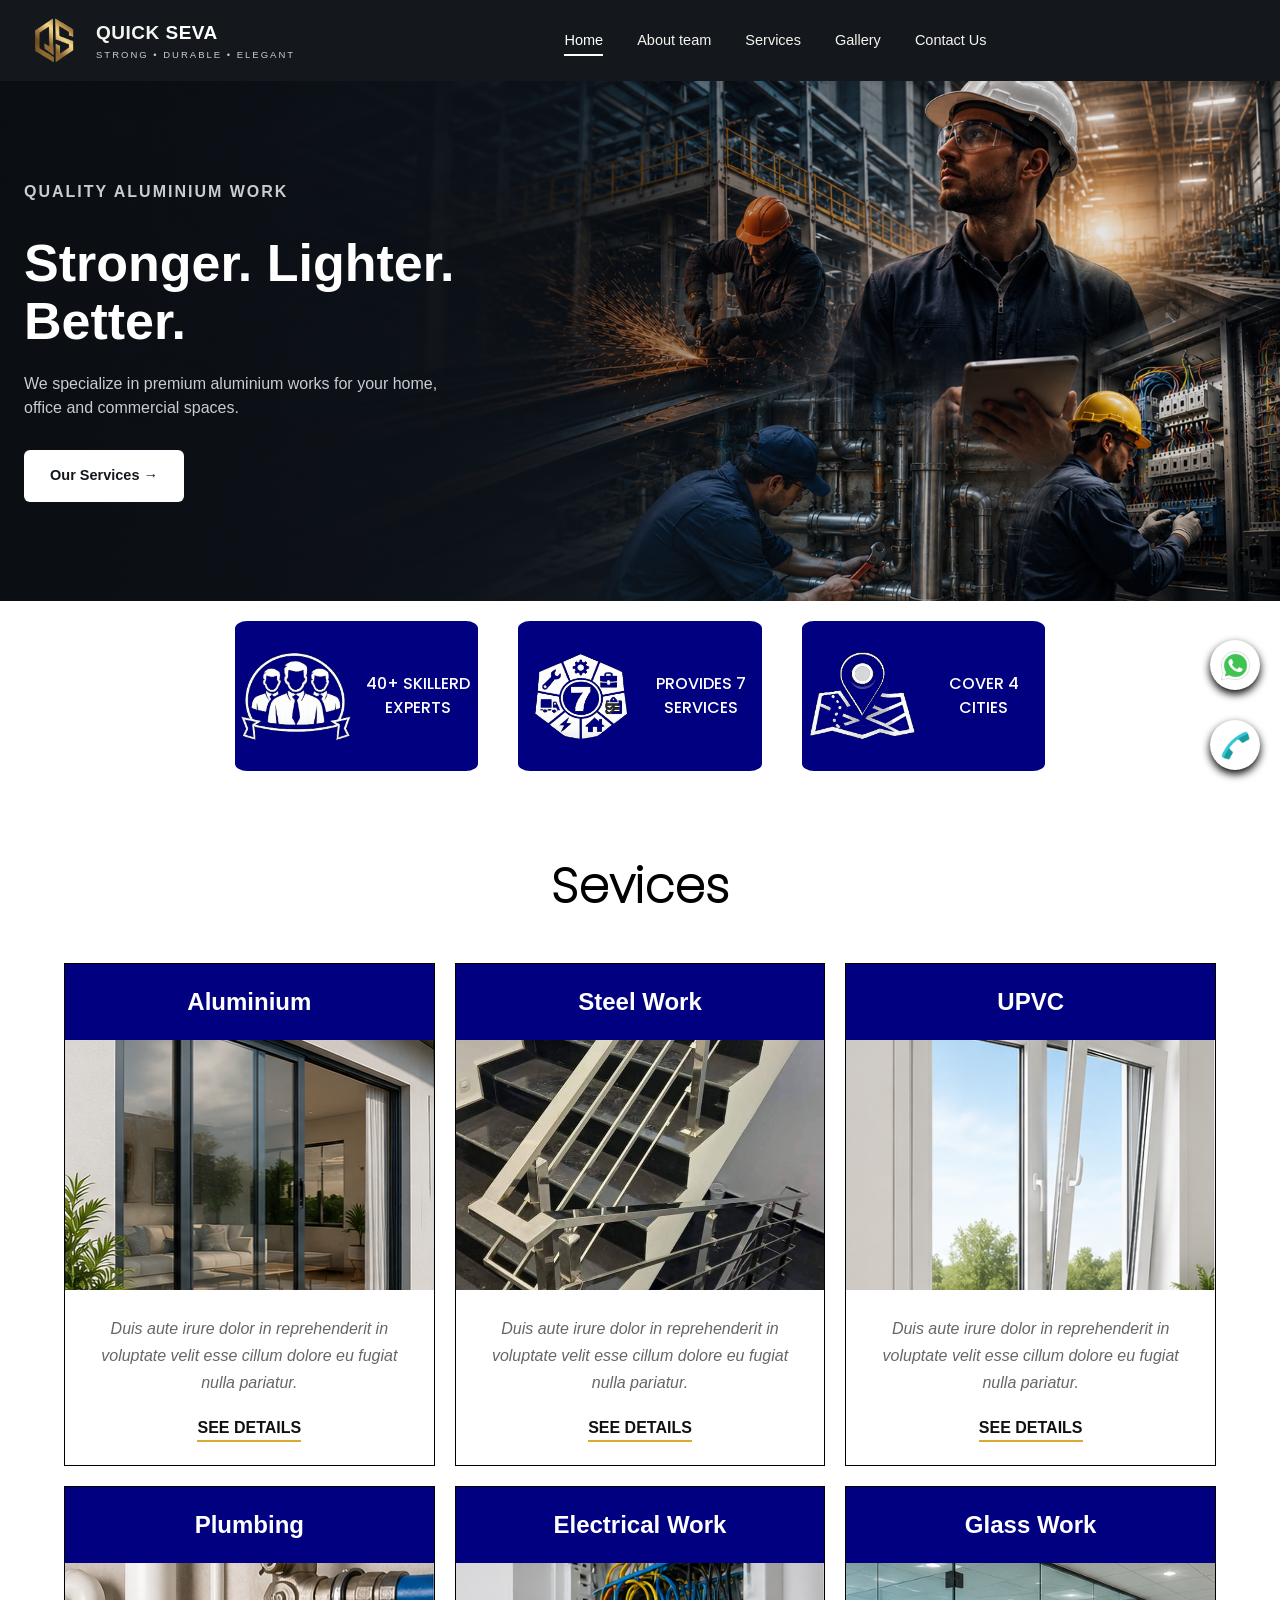
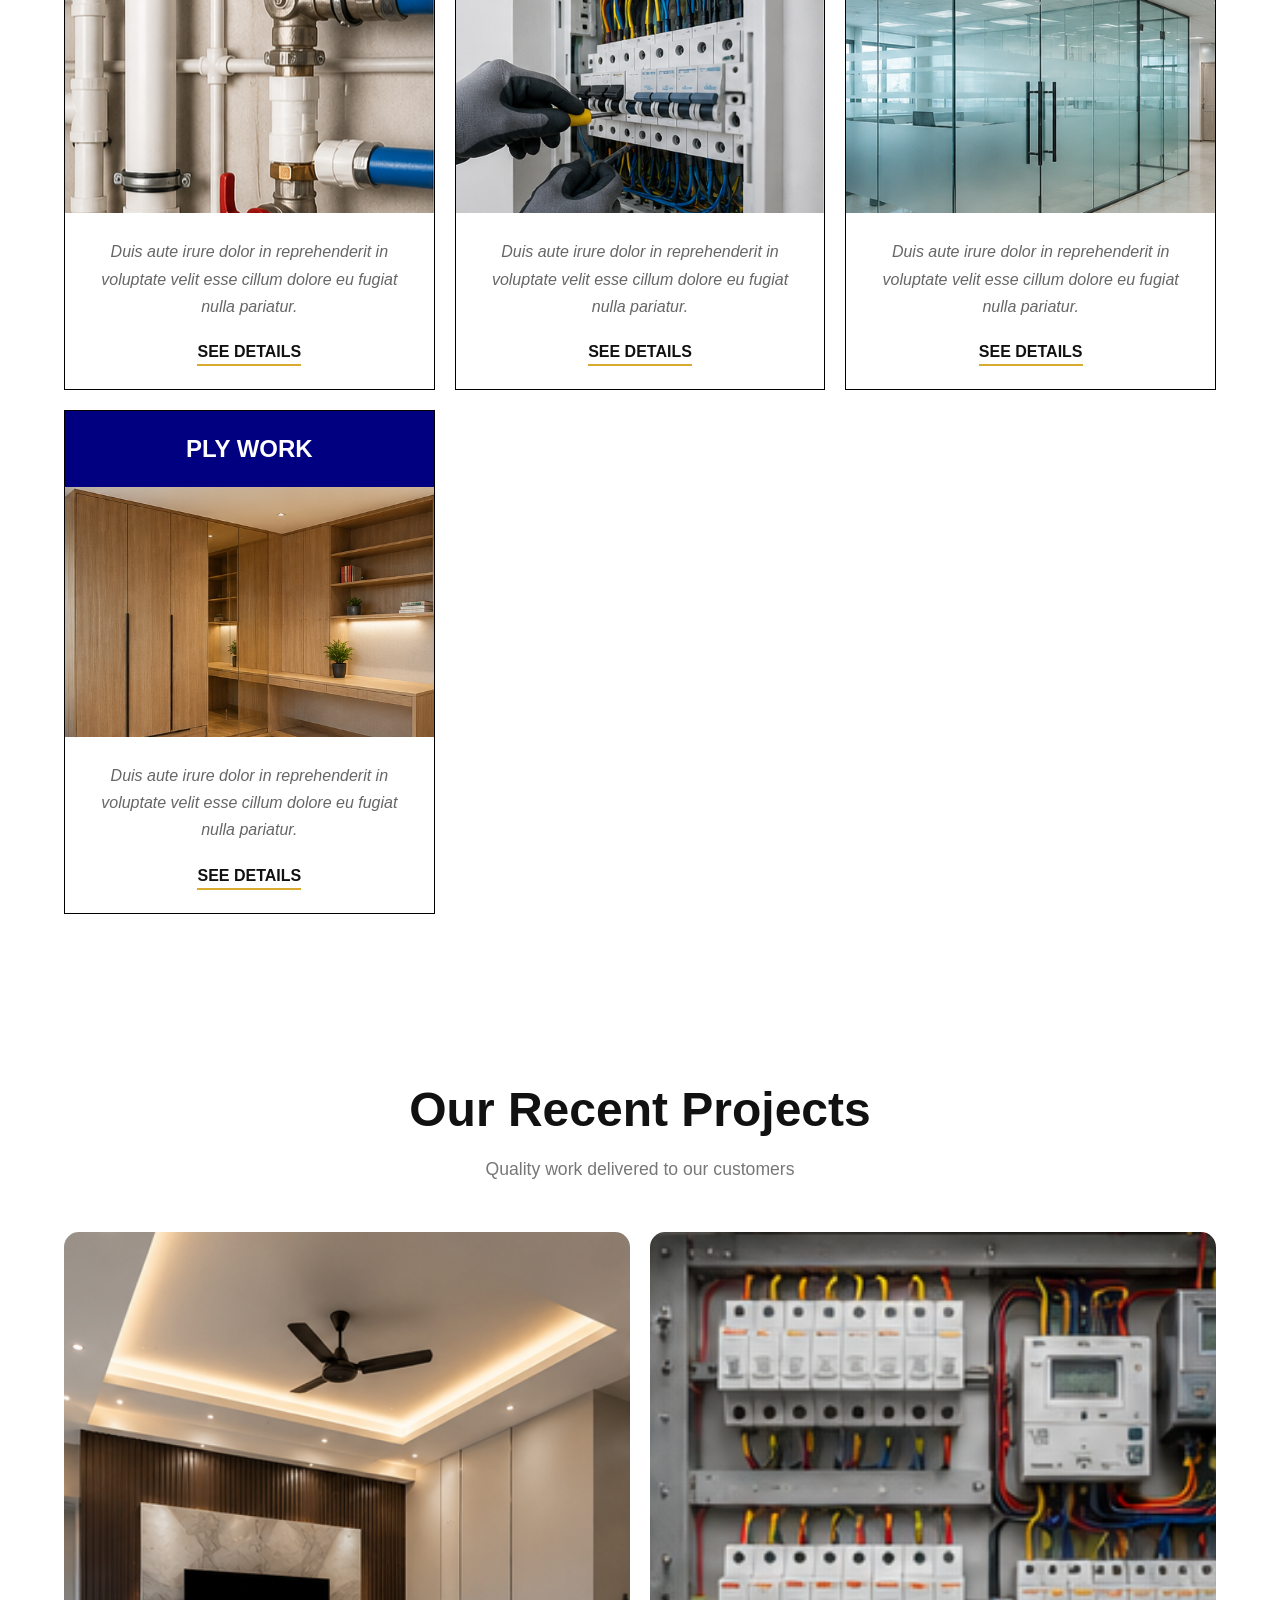
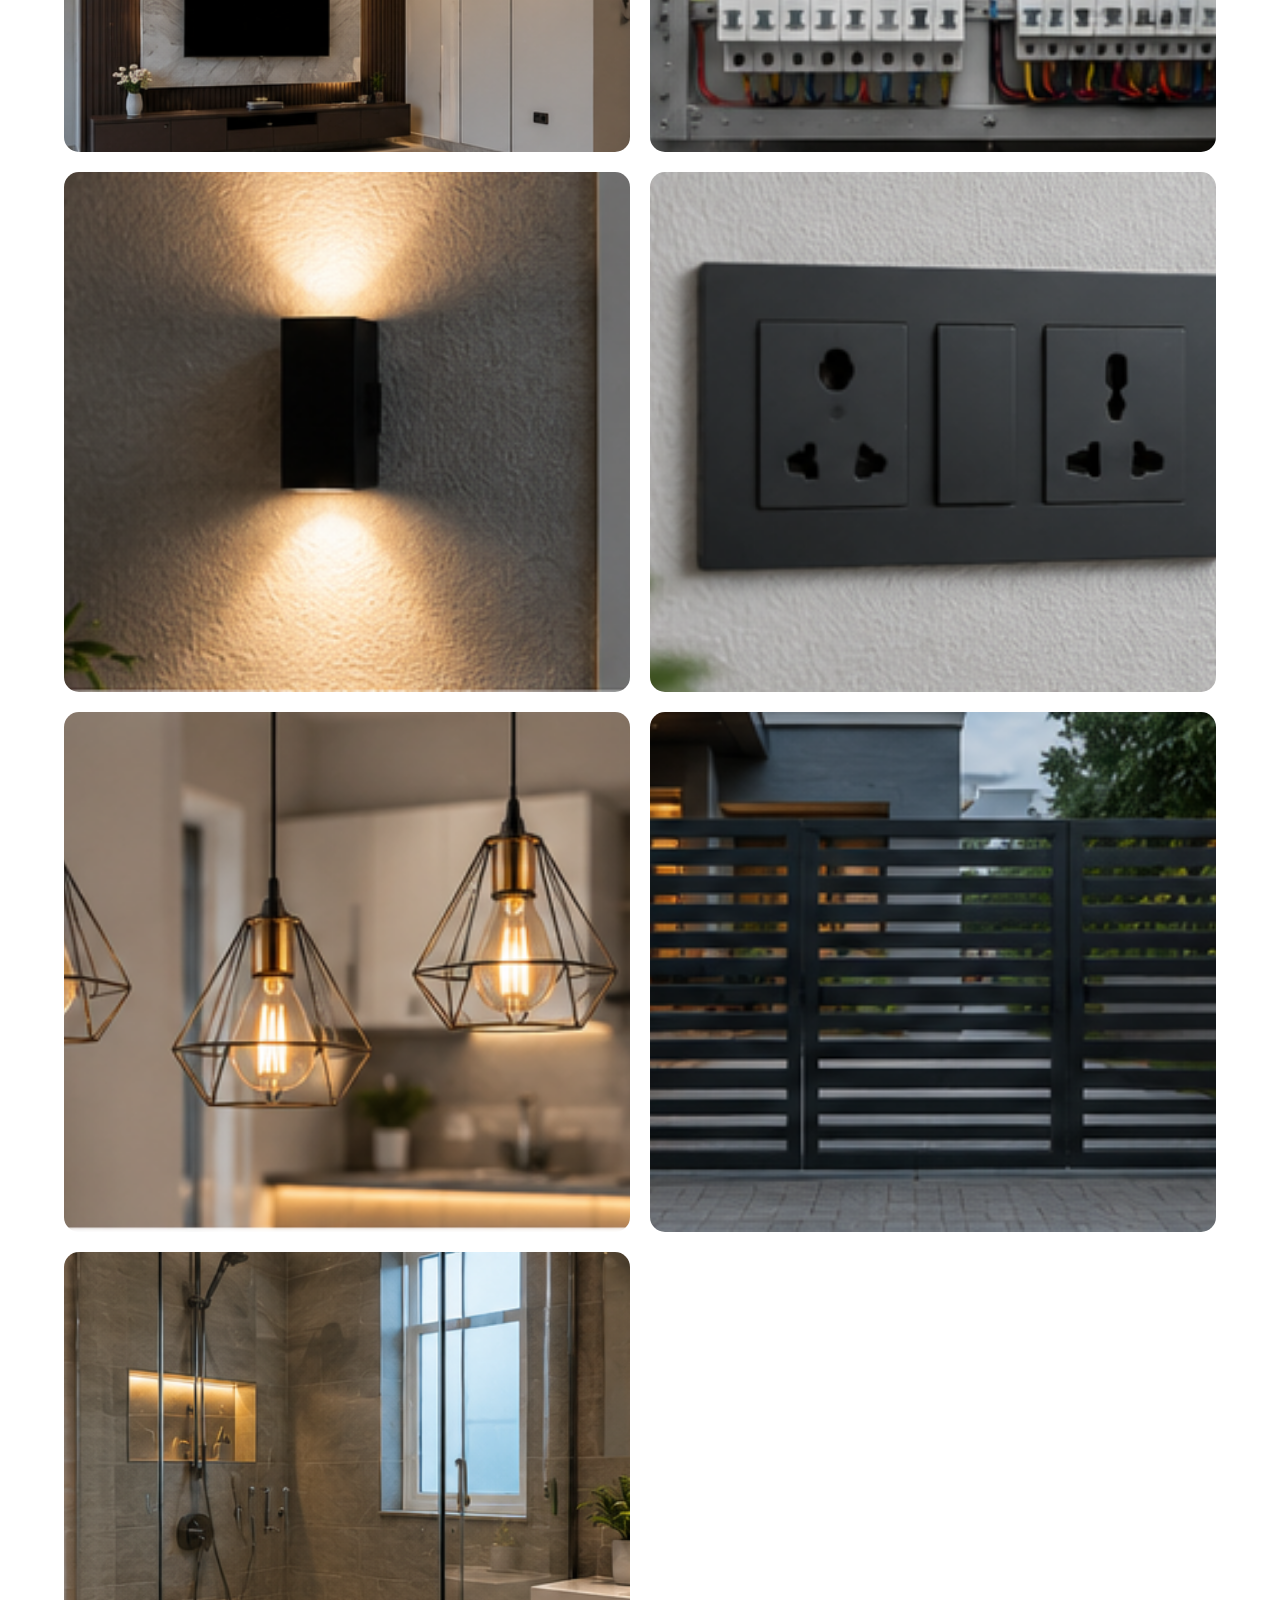
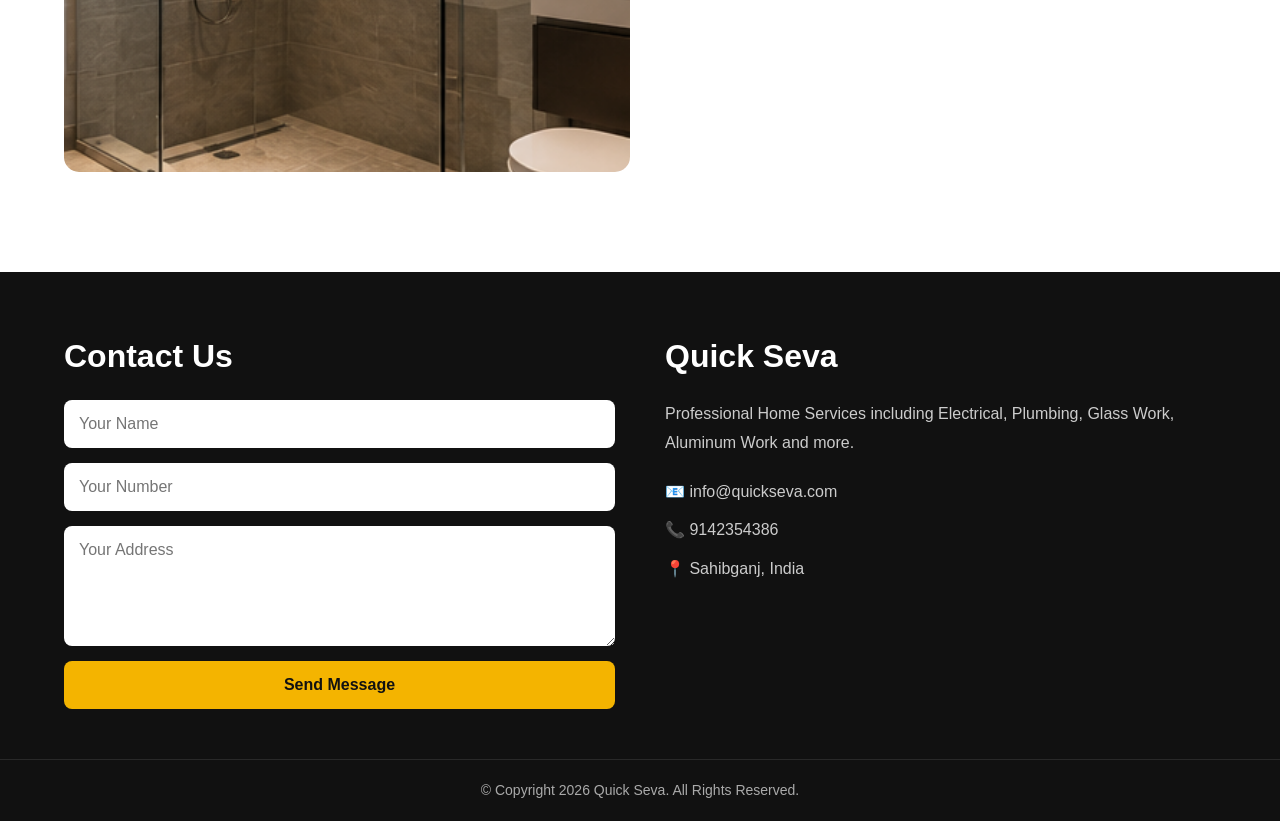
==== index.html @ c9da963d "Merge pull request #14 from aaishanahmad/main update 1" ====
<!doctype html>
<html lang="en">
  <head>
    <meta charset="UTF-8" />
    <meta name="viewport" content="width=device-width, initial-scale=1.0" />
    <title>Quick Seva</title>
    <link rel="stylesheet" href="./css/index.css" />
    <link rel="stylesheet" href="./css/sticky.css" />
    <link rel="stylesheet" href="./css/main.css" />
    <link rel="stylesheet" href="./css/about.css" />
    <link rel="stylesheet" href="./css/service.css" />
    <link rel="stylesheet" href="./css/gallery.css" />
    <link rel="stylesheet" href="./css/footer.css" />
    <style>
      :root {
        --dark: #14181d;
        --dark-2: #1c2128;
        --gold: white;
        --gold-light: white;
        --text-light: #f5f5f0;
        --text-muted: #c9ccd1;
        --text-body: #5b5f66;
        --text-heading: #1a1d21;
        --bg-light: #ffffff;
        --border: #e9e8e4;
      }

      * {
        margin: 0;
        padding: 0;
        box-sizing: border-box;
      }

      body {
        font-family: "Segoe UI", Arial, Helvetica, sans-serif;
        color: var(--text-body);
        line-height: 1.5;
        background: var(--bg-light);
      }

      img {
        max-width: 100%;
        display: block;
      }
      a {
        text-decoration: none;
        color: inherit;
      }
      ul {
        list-style: none;
      }

      .container {
        max-width: 1300px;
        margin: 0 auto;
        padding: 0 24px;
      }

      /* ---------- HEADER ---------- */
      header {
        background: var(--dark);
        position: relative;
        z-index: 100;
      }

      .navbar {
        display: flex;
        align-items: center;
        justify-content: space-between;
        padding: 14px 24px;
        max-width: 1300px;
        margin: 0 auto;
      }

      .logo {
        display: flex;
        align-items: center;
        gap: 12px;
      }

      .logo-icon {
        width: 38px;
        height: 38px;
        flex-shrink: 0;
        stroke: var(--text-light);
      }

      .logo-text h1 {
        font-size: 19px;
        font-weight: 700;
        color: var(--text-light);
        letter-spacing: 0.5px;
      }

      .logo-text h1 span {
        color: var(--gold-light);
      }

      .logo-text p {
        font-size: 9.5px;
        letter-spacing: 2px;
        color: var(--text-muted);
        margin-top: 1px;
      }

      .nav-links {
        display: flex;
        align-items: center;
        gap: 34px;
      }

      .nav-links a {
        color: var(--text-light);
        font-size: 14.5px;
        font-weight: 500;
        padding-bottom: 6px;
        border-bottom: 2px solid transparent;
        transition:
          color 0.2s,
          border-color 0.2s;
        white-space: nowrap;
      }

      .nav-links a.active,
      .nav-links a:hover {
        color: var(--gold-light);
        border-bottom-color: var(--gold-light);
      }

      .call-btn {
        display: flex;
        align-items: center;
        gap: 10px;
        background: var(--gold);
        color: var(--dark);
        padding: 10px 18px;
        border-radius: 6px;
        font-size: 13px;
        flex-shrink: 0;
      }

      .call-btn svg {
        width: 20px;
        height: 20px;
        flex-shrink: 0;
      }
      .call-btn .call-text {
        line-height: 1.3;
      }
      .call-btn .call-label {
        font-weight: 600;
        font-size: 13px;
      }
      .call-btn .call-number {
        font-weight: 700;
        font-size: 13px;
      }

      .menu-toggle {
        display: none;
        flex-direction: column;
        justify-content: center;
        gap: 5px;
        background: none;
        border: none;
        cursor: pointer;
        padding: 6px;
      }
      .menu-toggle span {
        width: 24px;
        height: 2px;
        background: var(--text-light);
        display: block;
        transition: 0.3s;
      }

      /* ---------- HERO ---------- */
      .hero {
        position: relative;
        min-height: 520px;
        background:
          linear-gradient(
            90deg,
            rgba(10, 12, 16, 0.88) 0%,
            rgba(10, 12, 16, 0.55) 42%,
            rgba(10, 12, 16, 0.15) 65%,
            rgba(10, 12, 16, 0.05) 100%
          ),
          url("./assets/bg1.png") center/cover no-repeat;
        display: flex;
        align-items: center;
        background-position: center;
        background-size: cover;
      }

      .hero-inner {
        max-width: 1300px;
        margin: 0 auto;
        width: 100%;
        padding: 60px 24px;
      }

      .hero-content {
        max-width: 560px;
      }

      .eyebrow {
        color: var(--gold-light);
        font-size: 13px;
        font-weight: 700;
        letter-spacing: 2px;
        margin-bottom: 16px;
      }

      .hero-content h2 {
        font-size: 52px;
        line-height: 1.12;
        color: #fff;
        font-weight: 800;
        margin-bottom: 22px;
      }

      .hero-content p {
        color: var(--text-muted);
        font-size: 16px;
        max-width: 440px;
        margin-bottom: 30px;
      }

      .btn-primary {
        display: inline-flex;
        align-items: center;
        gap: 10px;
        background: var(--gold);
        color: var(--dark);
        font-weight: 700;
        font-size: 14.5px;
        padding: 15px 26px;
        border-radius: 6px;
        border: none;
        cursor: pointer;
        transition: background 0.2s;
      }
      .btn-primary:hover {
        background: var(--gold-light);
      }

      /* ---------- SERVICES ---------- */
      .services {
        padding: 90px 0 80px;
        text-align: center;
      }

      .section-eyebrow {
        color: var(--gold);
        font-weight: 700;
        font-size: 13px;
        letter-spacing: 2px;
        margin-bottom: 14px;
      }

      .services h2 {
        font-size: 36px;
        color: var(--text-heading);
        font-weight: 800;
        margin-bottom: 16px;
      }

      .services > .container > p {
        max-width: 480px;
        margin: 0 auto 6px;
        color: var(--text-body);
        font-size: 15.5px;
      }

      .divider {
        width: 56px;
        height: 3px;
        background: var(--gold);
        margin: 22px auto 50px;
        border-radius: 2px;
      }

      .services-grid {
        display: grid;
        grid-template-columns: repeat(6, 1fr);
        gap: 22px;
      }

      .service-card {
        background: #fff;
        border: 1px solid var(--border);
        border-radius: 10px;
        overflow: hidden;
        text-align: left;
        transition:
          transform 0.25s,
          box-shadow 0.25s;
      }

      .service-card:hover {
        transform: translateY(-6px);
        box-shadow: 0 16px 30px rgba(0, 0, 0, 0.09);
      }

      .service-card .img-wrap {
        height: 180px;
        overflow: hidden;
      }

      .service-card .img-wrap img {
        width: 100%;
        height: 100%;
        object-fit: cover;
        transition: transform 0.4s;
      }

      .service-card:hover .img-wrap img {
        transform: scale(1.06);
      }

      .service-body {
        padding: 20px 20px 26px;
      }

      .service-icon {
        width: 38px;
        height: 38px;
        border: 1.5px solid var(--gold);
        border-radius: 6px;
        display: flex;
        align-items: center;
        justify-content: center;
        margin-bottom: 14px;
      }

      .service-icon svg {
        width: 18px;
        height: 18px;
        stroke: var(--gold);
      }

      .service-body h3 {
        font-size: 16.5px;
        color: var(--text-heading);
        font-weight: 700;
        margin-bottom: 8px;
      }

      .service-body p {
        font-size: 13.5px;
        color: var(--text-body);
        line-height: 1.55;
      }

      /* ---------- FEATURES BAR ---------- */
      .features {
        background: var(--dark);
        padding: 46px 0;
      }

      .features-grid {
        display: grid;
        grid-template-columns: repeat(4, 1fr);
        gap: 36px;
      }

      .feature {
        display: flex;
        align-items: flex-start;
        gap: 16px;
      }

      .feature-icon {
        width: 44px;
        height: 44px;
        border: 1.5px solid var(--gold);
        border-radius: 50%;
        display: flex;
        align-items: center;
        justify-content: center;
        flex-shrink: 0;
      }

      .feature-icon svg {
        width: 20px;
        height: 20px;
        stroke: var(--gold);
      }

      .feature h4 {
        color: #fff;
        font-size: 13.5px;
        font-weight: 700;
        letter-spacing: 0.5px;
        margin-bottom: 6px;
      }

      .feature p {
        color: var(--text-muted);
        font-size: 12.5px;
        line-height: 1.5;
      }

      /* ---------- RESPONSIVE ---------- */
      @media (max-width: 1080px) {
        .services-grid {
          grid-template-columns: repeat(3, 1fr);
        }
        .features-grid {
          grid-template-columns: repeat(2, 1fr);
        }
        .hero-content h2 {
          font-size: 44px;
        }
      }

      @media (max-width: 860px) {
        .hero {
          background-image: url("./assets/bg.png");
        }
        .nav-links {
          position: absolute;
          top: 100%;
          left: 0;
          right: 0;
          background: var(--dark-2);
          flex-direction: column;
          align-items: flex-start;
          gap: 0;
          max-height: 0;
          overflow: hidden;
          transition: max-height 0.3s ease;
        }
        .nav-links.open {
          max-height: 400px;
        }
        .nav-links a {
          width: 100%;
          padding: 16px 24px;
          border-bottom: 1px solid rgba(255, 255, 255, 0.06);
        }
        .nav-links a.active,
        .nav-links a:hover {
          border-bottom: 1px solid rgba(255, 255, 255, 0.06);
        }
        .menu-toggle {
          display: flex;
        }
        .call-btn .call-text {
          display: none;
        }
        .call-btn {
          padding: 10px;
          border-radius: 50%;
        }
        .call-btn svg {
          width: 20px;
          height: 20px;
        }
      }

      @media (max-width: 640px) {
        .hero {
          min-height: auto;
        }
        .hero-inner {
          padding: 80px 20px 60px;
        }
        .hero-content h2 {
          font-size: 34px;
        }
        .hero-content p {
          font-size: 14.5px;
        }
        .eyebrow {
          font-size: 12px;
        }
        .services {
          padding: 60px 0 60px;
        }
        .services h2 {
          font-size: 28px;
        }
        .services-grid {
          grid-template-columns: 1fr 1fr;
          gap: 16px;
        }
        .service-card .img-wrap {
          height: 140px;
        }
        .service-body {
          padding: 16px;
        }
        .features-grid {
          grid-template-columns: 1fr;
          gap: 24px;
        }
        .container {
          padding: 0 18px;
        }
      }

      @media (max-width: 420px) {
        .services-grid {
          grid-template-columns: 1fr;
        }
        .logo-text h1 {
          font-size: 16px;
        }
        .logo-text p {
          font-size: 8px;
        }
      }
    </style>
  </head>
  <body>
    <a
      href="https://wa.me/919142354386?text=Hello%20QuickSeva!%20I%20need%20home%20repair%20service."
      class="sticky"
      id="whatsapp"
    >
      <img src="./assets/icons/whatsapp.png" alt="" />
    </a>
    <a href="tel:+919142354386" class="sticky" id="call">
      <img src="./assets/icons/call.png" alt="call" />
    </a>

    <!--main------------------------------------>
    <!--main------------------------------------>
    <header>
      <nav class="navbar">
        <div class="logo">
          <img style="width: 60px" src="./assets/logo.png" alt="" />
          <div class="logo-text">
            <h1>QUICK <span>SEVA</span></h1>
            <p>STRONG • DURABLE • ELEGANT</p>
          </div>
        </div>

        <ul class="nav-links" id="navLinks">
          <li><a href="#" class="active">Home</a></li>
          <li><a href="./worker_profile.html">About team</a></li>
          <li><a href="#service">Services</a></li>
          <li><a href="#gallery">Gallery</a></li>
          <li><a href="#footer">Contact Us</a></li>
        </ul>

        <div style="display: flex; align-items: center; gap: 14px">
          <button class="menu-toggle" id="menuToggle" aria-label="Toggle menu">
            <span></span><span></span><span></span>
          </button>
        </div>
      </nav>
    </header>

    <section class="hero">
      <div class="hero-inner">
        <div class="hero-content">
          <p class="eyebrow">QUALITY ALUMINIUM WORK</p>
          <h2>Stronger. Lighter.<br />Better.</h2>
          <p>
            We specialize in premium aluminium works for your home, office and
            commercial spaces.
          </p>
          <a href="#services" class="btn-primary">Our Services →</a>
        </div>
      </div>
    </section>

    <!--about------------------------------------>
    <!--about------------------------------------>
    <div id="about">
      <div id="about-container">
        <div class="about-container-box">
          <div class="about-container-box-img">
            <img src="./assets/about/mens.png" alt="" />
          </div>
          <div class="about-container-box-p"><p>40+ SKILLERD EXPERTS</p></div>
        </div>
        <div class="about-container-box">
          <div class="about-container-box-img">
            <img src="./assets/about/services.png" alt="" />
          </div>
          <div class="about-container-box-p"><p>PROVIDES 7 SERVICES</p></div>
        </div>
        <div class="about-container-box">
          <div class="about-container-box-img">
            <img src="./assets/about/location.png" alt="" />
          </div>
          <div class="about-container-box-p"><p>COVER 4 CITIES</p></div>
        </div>
      </div>
    </div>
    <!--service------------------------------------>
    <!--service------------------------------------>
    <section id="service" class="classes">
      <h1>Sevices</h1>

      <div class="class-container">
        <div class="card">
          <div class="card-header">
            <h3>Aluminium</h3>
          </div>
          <img src="./assets/service/1.png" alt="" />
          <div class="card-content">
            <p>
              Duis aute irure dolor in reprehenderit in voluptate velit esse
              cillum dolore eu fugiat nulla pariatur.
            </p>
            <a href="./service/service1.html">SEE DETAILS</a>
          </div>
        </div>

        <div class="card">
          <div class="card-header">
            <h3>Steel Work</h3>
          </div>
          <img src="./assets/service/2.png" alt="" />
          <div class="card-content">
            <p>
              Duis aute irure dolor in reprehenderit in voluptate velit esse
              cillum dolore eu fugiat nulla pariatur.
            </p>
            <a href="#">SEE DETAILS</a>
          </div>
        </div>

        <div class="card">
          <div class="card-header">
            <h3>UPVC</h3>
          </div>
          <img src="./assets/service/3.png" alt="" />
          <div class="card-content">
            <p>
              Duis aute irure dolor in reprehenderit in voluptate velit esse
              cillum dolore eu fugiat nulla pariatur.
            </p>
            <a href="#">SEE DETAILS</a>
          </div>
        </div>

        <div class="card">
          <div class="card-header">
            <h3>Plumbing</h3>
          </div>
          <img src="./assets/service/4.png" alt="" />
          <div class="card-content">
            <p>
              Duis aute irure dolor in reprehenderit in voluptate velit esse
              cillum dolore eu fugiat nulla pariatur.
            </p>
            <a href="#">SEE DETAILS</a>
          </div>
        </div>

        <div class="card">
          <div class="card-header">
            <h3>Electrical Work</h3>
          </div>
          <img src="./assets/service/5.png" alt="" />
          <div class="card-content">
            <p>
              Duis aute irure dolor in reprehenderit in voluptate velit esse
              cillum dolore eu fugiat nulla pariatur.
            </p>
            <a href="#">SEE DETAILS</a>
          </div>
        </div>

        <div class="card">
          <div class="card-header">
            <h3>Glass Work</h3>
          </div>
          <img src="./assets/service/6.png" alt="" />
          <div class="card-content">
            <p>
              Duis aute irure dolor in reprehenderit in voluptate velit esse
              cillum dolore eu fugiat nulla pariatur.
            </p>
            <a href="#">SEE DETAILS</a>
          </div>
        </div>

        <div class="card">
          <div class="card-header">
            <h3>PLY WORK</h3>
          </div>
          <img src="./assets/service/7ply.png" alt="" />
          <div class="card-content">
            <p>
              Duis aute irure dolor in reprehenderit in voluptate velit esse
              cillum dolore eu fugiat nulla pariatur.
            </p>
            <a href="#">SEE DETAILS</a>
          </div>
        </div>
      </div>
    </section>
    <!--gallery------------------------------------>
    <!--gallery------------------------------------>
    <section class="gallery" id="gallery">
      <div class="section-title">
        <h2>Our Recent Projects</h2>
        <p>Quality work delivered to our customers</p>
      </div>

      <div class="gallery-grid">
        <div class="gallery-item large">
          <img src="./assets/gallery/1.png" alt="" />
        </div>

        <div class="gallery-item large">
          <img src="./assets/gallery/2.png" alt="" />
        </div>

        <div class="gallery-item large">
          <img src="./assets/gallery/3.png" alt="" />
        </div>

        <div class="gallery-item large">
          <img src="./assets/gallery/4.png" alt="" />
        </div>

        <div class="gallery-item large">
          <img src="./assets/gallery/5.png" alt="" />
        </div>

        <div class="gallery-item large">
          <img src="./assets/gallery/6.png" alt="" />
        </div>

        <div class="gallery-item large">
          <img src="./assets/gallery/7.png" alt="" />
        </div>
      </div>
    </section>
    <!--footer------------------------------------>
    <!--footer------------------------------------>
    <footer class="footer" id="footer">
      <div class="footer-container">
        <!-- Contact Form -->
        <div class="footer-form">
          <h2>Contact Us</h2>

          <form id="contactForm">
            <input id="name" type="text" placeholder="Your Name" required />

            <input
              id="number"
              type="number"
              placeholder="Your Number"
              required
            />

            <textarea
              id="address"
              placeholder="Your Address"
              rows="5"
              required
            ></textarea>

            <button type="submit">Send Message</button>
          </form>
        </div>

        <!-- Company Info -->
        <div class="footer-info">
          <h2>Quick Seva</h2>

          <p>
            Professional Home Services including Electrical, Plumbing, Glass
            Work, Aluminum Work and more.
          </p>

          <div class="contact-details">
            <p>📧 info@quickseva.com</p>
            <p>📞 9142354386</p>
            <p>📍 Sahibganj, India</p>
          </div>
        </div>
      </div>

      <!-- Copyright -->
      <div class="copyright">
        © Copyright 2026 Quick Seva. All Rights Reserved.
      </div>
    </footer>
  </body>
  <!-- script--------------------- -->
  <!-- script--------------------- -->
  <script>
    document
      .getElementById("contactForm")
      .addEventListener("submit", function (e) {
        e.preventDefault();

        let name = document.getElementById("name").value;
        let email = document.getElementById("number").value;
        let message = document.getElementById("address").value;

        let text = `*New Contact Form Submission*

👤 Name: ${name}
📧 Number: ${email}

📝 Address :
${message}`;

        let whatsappURL = `https://wa.me/9142354386?text=${encodeURIComponent(text)}`;

        window.open(whatsappURL, "_blank");
      });
  </script>
</html>
---- css/index.css ----
* {
  padding: 0px;
  margin: 0px;
}

:root {
  --main-color1: rgb(0, 0, 0); /*rgb(255,215,0)*/
}

@font-face {
  font-family: "poppinsm";
  src: url("../assets/font/poppins/Poppins-Medium.ttf") format("truetype");
}
@font-face {
  font-family: "poppinsb";
  src: url("../assets/font/poppins/Poppins-Black.ttf") format("truetype");
}
@font-face {
  font-family: "poppinsl";
  src: url("../assets/font/poppins/Poppins-ExtraLight.ttf") format("truetype");
}

@font-face {
  font-family: "robotomono";
  src: url("../assets/font/robotomono/RobotoMono-VariableFont_wght.ttf")
    format("truetype");
  font-weight: 100 900;
  font-stretch: 75% 100%;
  font-style: normal;
}
---- css/sticky.css ----
.sticky {
  position: fixed;
  right: 20px;
  width: 50px;
  height: 50px;
  background: #ffffff;
  color: white;
  font-size: 30px;
  text-decoration: none;
  border-radius: 50%;

  display: flex;
  justify-content: center;
  align-items: center;

  box-shadow: 0 4px 8px #000000;
  z-index: 9999;

  animation: pulse 2s infinite;
  user-select: none;
}

@keyframes pulse {
  0% {
    transform: scale(1);
  }
  50% {
    transform: scale(1.07);
  }
  100% {
    transform: scale(1);
  }
}

#whatsapp {
  bottom: 210px;
  user-select: none;
}
#call {
  bottom: 130px;
  user-select: none;
}

.sticky > img {
  width: 70%;
}
---- css/main.css ----
@import url("./index.css");

#main {
  height: 500px;
  background-image: url("../assets/bg.png");
  background-size: cover;
  background-position: center right;
  background-repeat: no-repeat;
}

#header {
  height: 90px;
  width: 100%;
  display: flex;
  align-items: center;
  justify-content: center;
}
#header-img {
  width: 30%;
  height: 90%;
  display: flex;
  justify-content: right;
  align-items: center;
}

#header-img > img {
  height: 75%;
  max-height: 100%;
  margin-left: 30px;
}

#header-nav {
  width: 70%;
  height: 100%;
  display: flex;
  flex-direction: row;
  align-items: center;
  justify-content: center;
  box-sizing: border-box;
}

.header-nav-li {
  list-style: none;
  font-family: "poppinsl";
  font-weight: 600;
  font-size: 0.87rem;
  margin-left: 45px;
  color: rgb(255, 255, 255);
  padding: 0 5px;
  height: 20px;
  display: flex;
  justify-content: center;
  align-items: center;
  transition: transform 0.2s;
  letter-spacing: 0.8px;
}

.header-nav-li > a {
  text-decoration: none;
  color: rgb(255, 255, 255);
  user-select: none;
}

.header-nav-li:hover {
  border-bottom: 1px solid rgb(255, 255, 255);
  transform: scale(1.07);
}

#intro {
  height: 410px;
  width: 100%;
  display: flex;
  justify-content: center;
  align-items: center;
}
#intro > h1 {
  margin-left: 20%;
  margin-right: 20%;
  font-family: Tahoma, Geneva, Verdana, sans-serif;
  color: aliceblue;
  font-size: 50px;
  text-shadow: 2px 2px 4px rgba(0, 0, 0, 0.3);
  line-height: 1.2;

  font-family: "Poppinsl", sans-serif;
  font-size: 3rem;
  font-weight: 800;
  color: #fff;
  line-height: 1.1;
  text-shadow:
    2px 2px 8px rgba(0, 0, 0, 0.9),
    0 0 20px rgba(0, 0, 0, 0.6);
}

/*========for < 800px===============*/
/*========for < 800px===============*/

@media screen and (max-width: 800px) {
  #header {
    height: 60px;
  }

  #header-img {
    justify-content: center;
    width: 10%;
  }

  #header-img > img {
    height: auto;
    width: 90%;
  }
  #header-nav {
    width: 90%;
  }

  .header-nav-li {
    font-size: 0.8rem;
    margin: 10px;
  }
  #intro {
    height: 440px;
  }
  #intro > h1 {
    margin: 0 10%;
    font-size: 35px;
  }
}
---- css/about.css ----
#about {
  width: 100%;
  height: fit-content;
  background-color: white;
}

#about-container {
  width: 100%;
  height: fit-content;
  display: flex;
  justify-content: center;
}

.about-container-box {
  border-radius: 5%;
  background-color: navy;
  margin: 20px;
  width: 19%;
  height: 150px;
  display: flex;
}
.about-container-box-img {
  width: 50%;
  height: 100%;
  display: flex;
  justify-content: center;
  align-items: center;
}

.about-container-box-img > img {
  height: 60%;
}
.about-container-box-p {
  width: 50%;
  height: 100%;
  display: flex;
  text-align: center;
  justify-content: center;
  align-items: center;
}

.about-container-box-p > p {
  margin: 5px;
  color: white;
  font-family: "poppinsm";
}

#about > p {
  margin-left: 20%;
  margin-right: 20%;
  margin-top: 30px;
  font-family: "poppinsl";
}

/* mobile support */
/* mobile support */
@media screen and (max-width: 800px) {
  #about-container {
  }
  .about-container-box {
    margin: 5px;
    margin-top: 10px;
    width: 28%;
    display: flex;
    justify-content: center;
    flex-direction: column;
  }

  .about-container-box-img {
    width: 100%;
    height: 50%;
  }

  .about-container-box-img > img {
    width: 60%;
    height: auto;
  }
  .about-container-box-p {
    width: 100%;
    height: 50%;
  }

  #about > p {
    margin-left: 10%;
    margin-right: 10%;
    margin-top: 30px;
    font-family: "poppinsl";
    font-size: medium;
  }
}
---- css/service.css ----
* {
  margin: 0;
  padding: 0;
  box-sizing: border-box;
  font-family: Arial, sans-serif;
}

body {
  background: #ffffff;
}

.classes {
  width: 90%;
  margin: auto;
  padding: 60px 0;
}

.classes h1 {
  text-align: center;
  color: rgb(0, 0, 0);
  font-size: 3rem;
  margin-bottom: 40px;
  font-family: "poppinsl";
}

.class-container {
  display: grid;
  grid-template-columns: repeat(3, 1fr);
  gap: 20px;
}

.card {
  background: white;
  overflow: hidden;
  border: rgb(0, 0, 0) 1px solid;
}

.card-header {
  background: navy;
  padding: 20px;
  text-align: center;
}

.card-header h3 {
  font-size: 1.5rem;
  color: #ffffff;
}

.card img {
  width: 100%;
  height: 250px;
  object-fit: cover;
  display: block;
}

.card-content {
  padding: 25px;
  text-align: center;
}

.card-content p {
  color: #666;
  line-height: 1.7;
  margin-bottom: 20px;
  font-style: italic;
}

.card-content a {
  text-decoration: none;
  color: #111;
  font-weight: bold;
  border-bottom: 2px solid #d8aa2d;
  padding-bottom: 4px;
}

.card:hover {
  transform: translateY(-8px);
  transition: 0.3s;
}

/* Tablet */
@media (max-width: 992px) {
  .class-container {
    grid-template-columns: repeat(2, 1fr);
  }
}

/* Mobile */
@media (max-width: 768px) {
  .class-container {
    grid-template-columns: 1fr;
  }

  .classes h1 {
    font-size: 2rem;
  }
}
---- css/gallery.css ----
.gallery {
  width: 90%;
  max-width: 1400px;
  margin: auto;
  padding: 100px 0;
}

.section-title {
  text-align: center;
  margin-bottom: 50px;
}

.section-title h2 {
  font-size: 3rem;
  margin-bottom: 10px;
  color: #111;
}

.section-title p {
  color: #777;
  font-size: 1.1rem;
}

.gallery-grid {
  display: grid;
  grid-template-columns: repeat(4, 1fr);
  grid-auto-rows: 250px;
  gap: 20px;
}

.gallery-item {
  overflow: hidden;
  border-radius: 15px;
  position: relative;
}

.gallery-item img {
  width: 100%;
  height: 100%;
  object-fit: cover;
  transition: 0.5s;
}

.gallery-item:hover img {
  transform: scale(1.08);
}

.gallery-item::before {
  content: "";
  position: absolute;
  inset: 0;
  background: rgba(0, 0, 0, 0.15);
  opacity: 0;
  transition: 0.3s;
}

.gallery-item:hover::before {
  opacity: 1;
}

.large {
  grid-column: span 2;
  grid-row: span 2;
}

.tall {
  grid-row: span 2;
}

.wide {
  grid-column: span 2;
}

/* Tablet */
@media (max-width: 992px) {
  .gallery-grid {
    grid-template-columns: repeat(2, 1fr);
  }

  .large,
  .wide {
    grid-column: span 2;
  }
}

/* Mobile */
@media (max-width: 768px) {
  .gallery-grid {
    grid-template-columns: 1fr;
    grid-auto-rows: 250px;
  }

  .large,
  .wide,
  .tall {
    grid-column: span 1;
    grid-row: span 1;
  }

  .section-title h2 {
    font-size: 2rem;
  }
}
---- css/footer.css ----
.footer {
  background: #111;
  color: white;
  padding-top: 60px;
}

.footer-container {
  width: 90%;
  max-width: 1200px;
  margin: auto;
  display: flex;
  justify-content: space-between;
  gap: 50px;
  padding-bottom: 50px;
}

.footer-form,
.footer-info {
  flex: 1;
}

.footer h2 {
  margin-bottom: 20px;
  font-size: 2rem;
}

.footer-form form {
  display: flex;
  flex-direction: column;
  gap: 15px;
}

.footer-form input,
.footer-form textarea {
  width: 100%;
  padding: 15px;
  border: none;
  border-radius: 8px;
  outline: none;
  font-size: 16px;
}

.footer-form button {
  padding: 15px;
  border: none;
  border-radius: 8px;
  background: #f4b400;
  color: #111;
  font-size: 16px;
  font-weight: bold;
  cursor: pointer;
  transition: 0.3s;
}

.footer-form button:hover {
  transform: translateY(-3px);
}

.footer-info p {
  color: #ccc;
  line-height: 1.8;
}

.contact-details {
  margin-top: 20px;
}

.contact-details p {
  margin-bottom: 10px;
}

.copyright {
  text-align: center;
  padding: 20px;
  border-top: 1px solid rgba(255, 255, 255, 0.1);
  color: #aaa;
  font-size: 14px;
}

/* Mobile */
@media (max-width: 768px) {
  .footer-container {
    flex-direction: column;
  }

  .footer h2 {
    font-size: 1.8rem;
  }
}
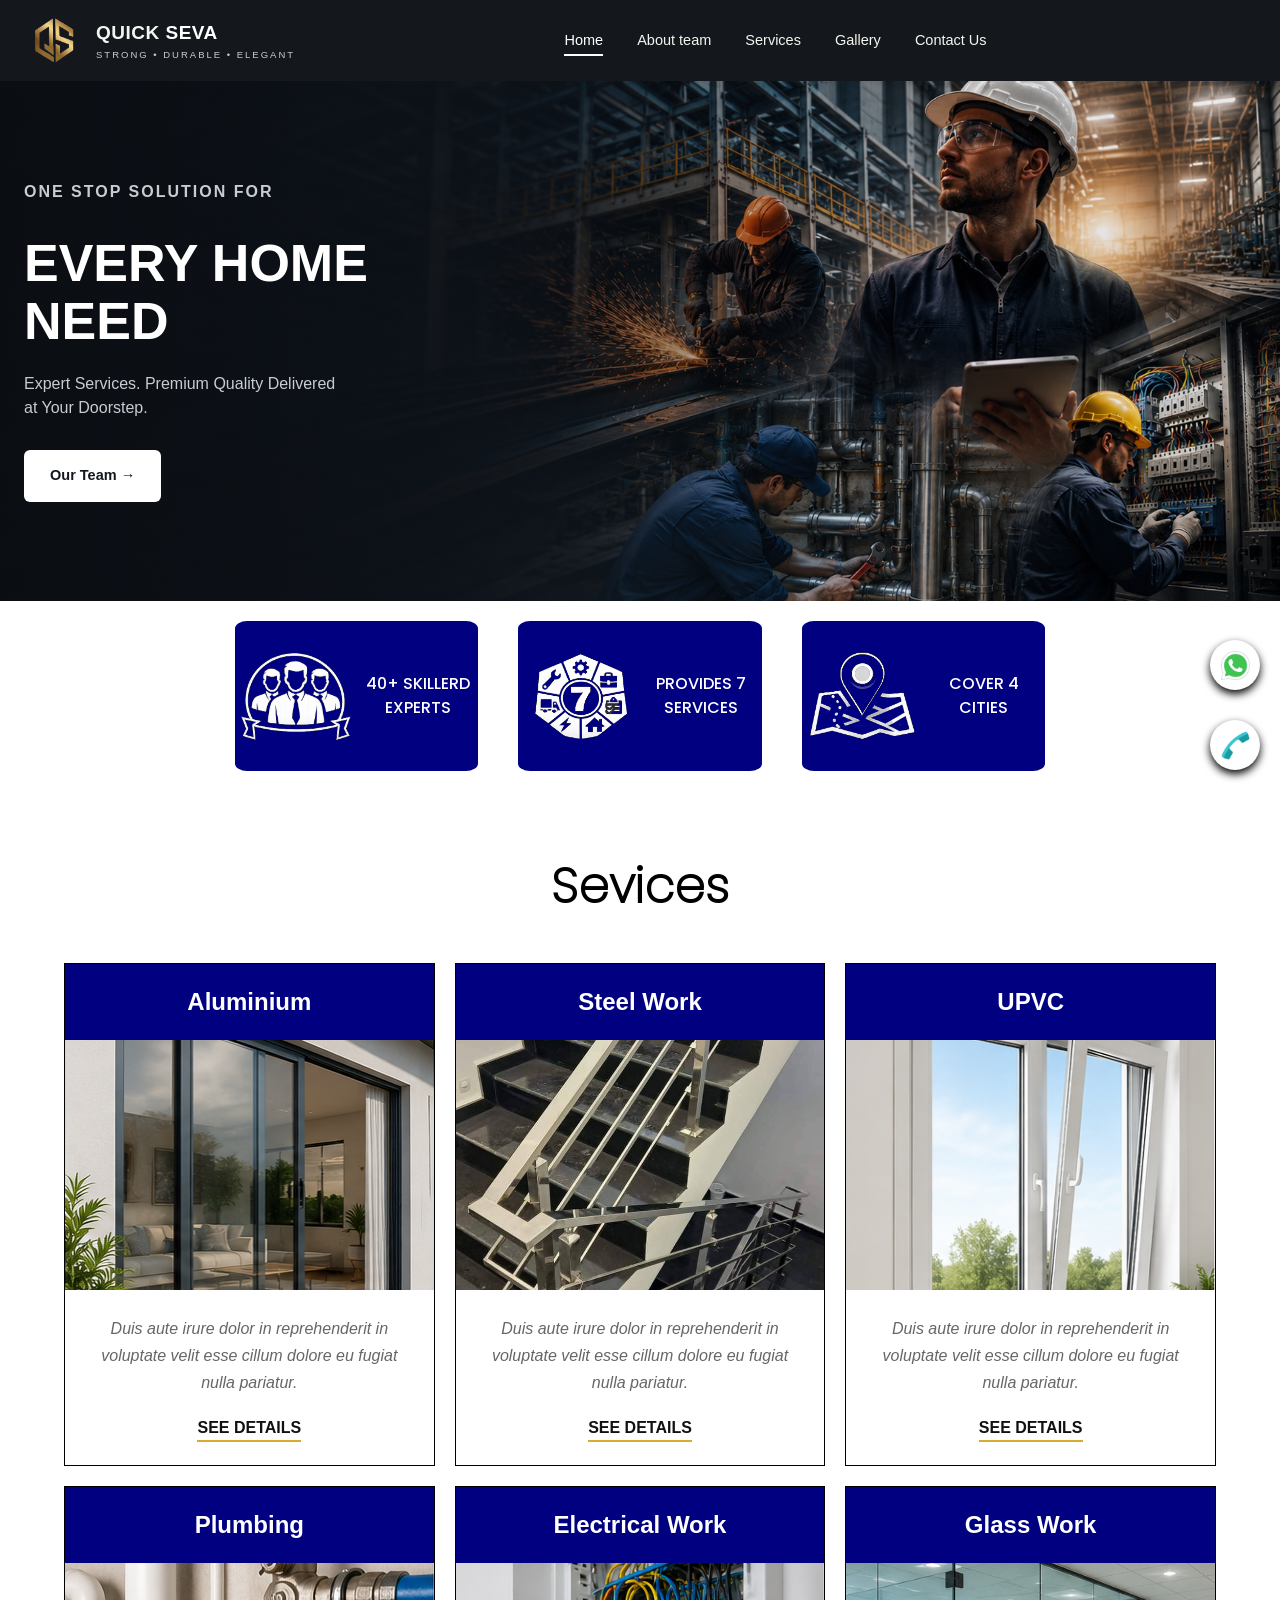
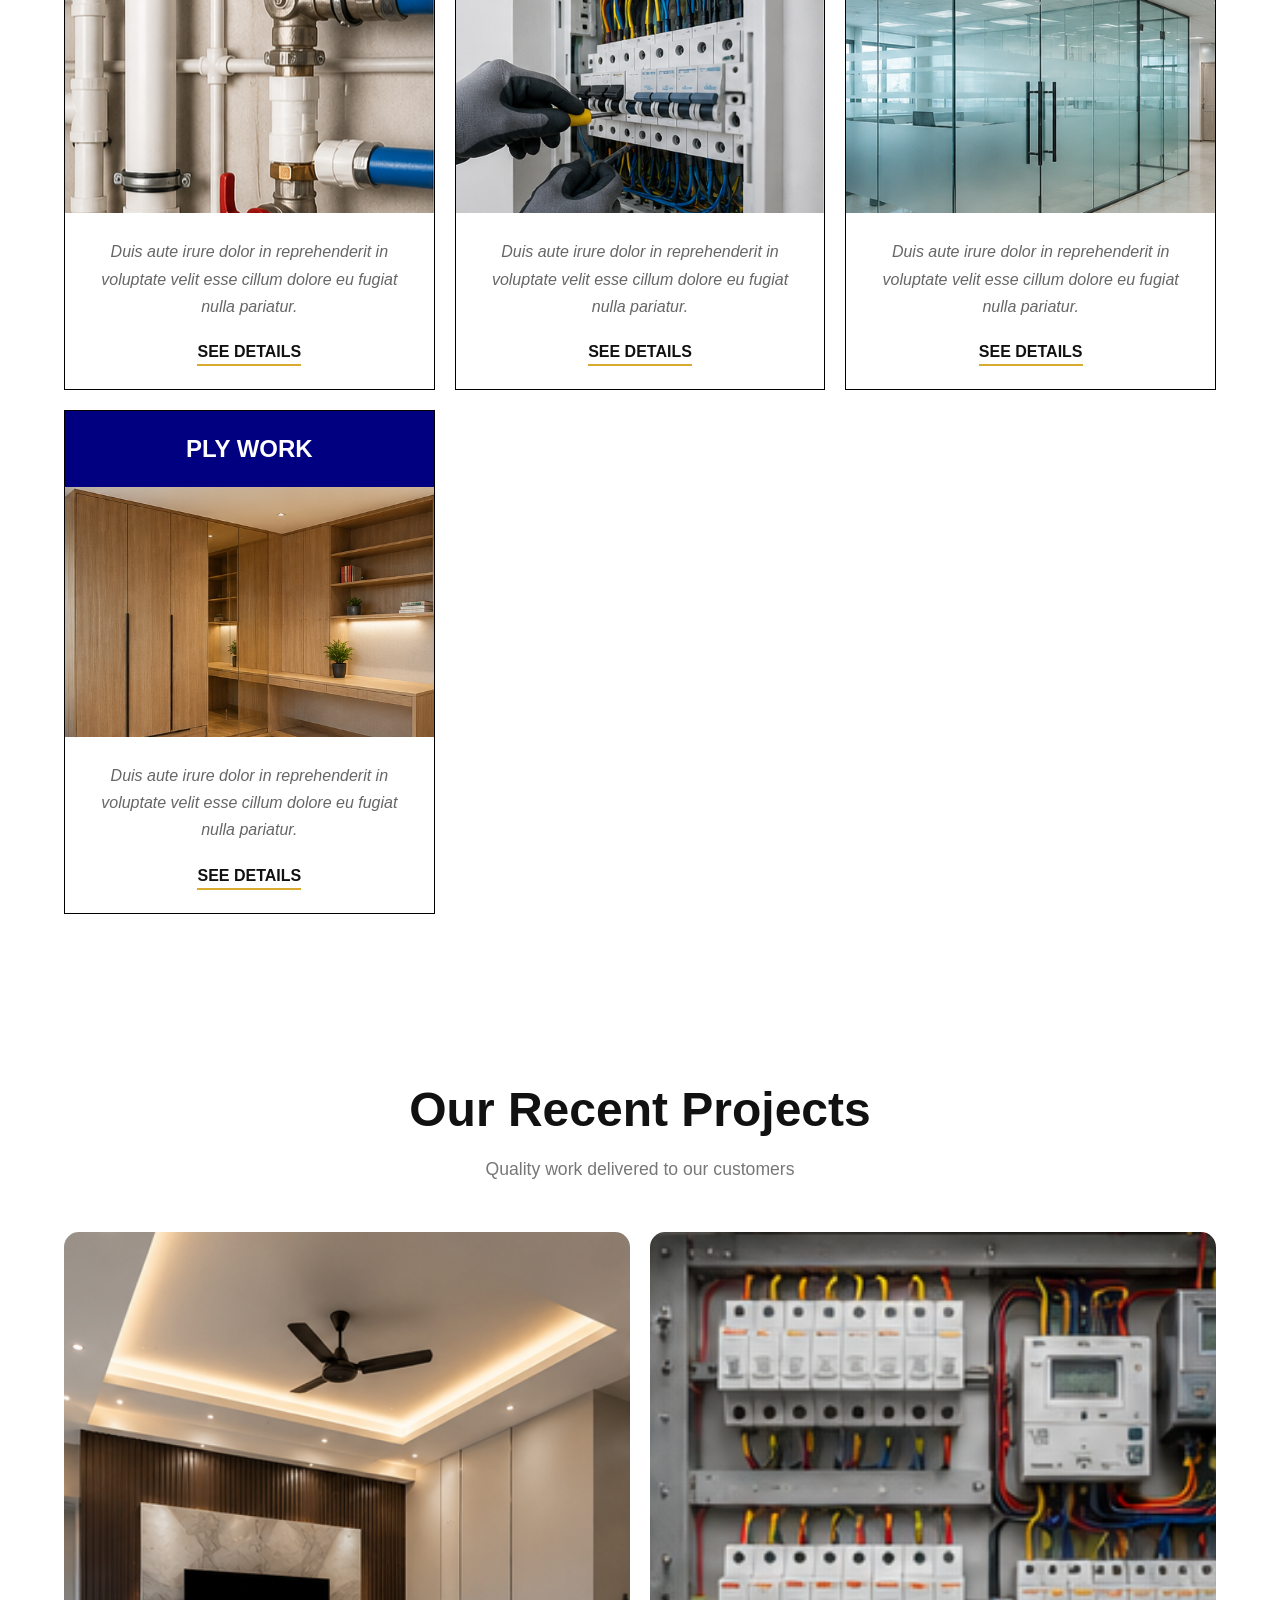
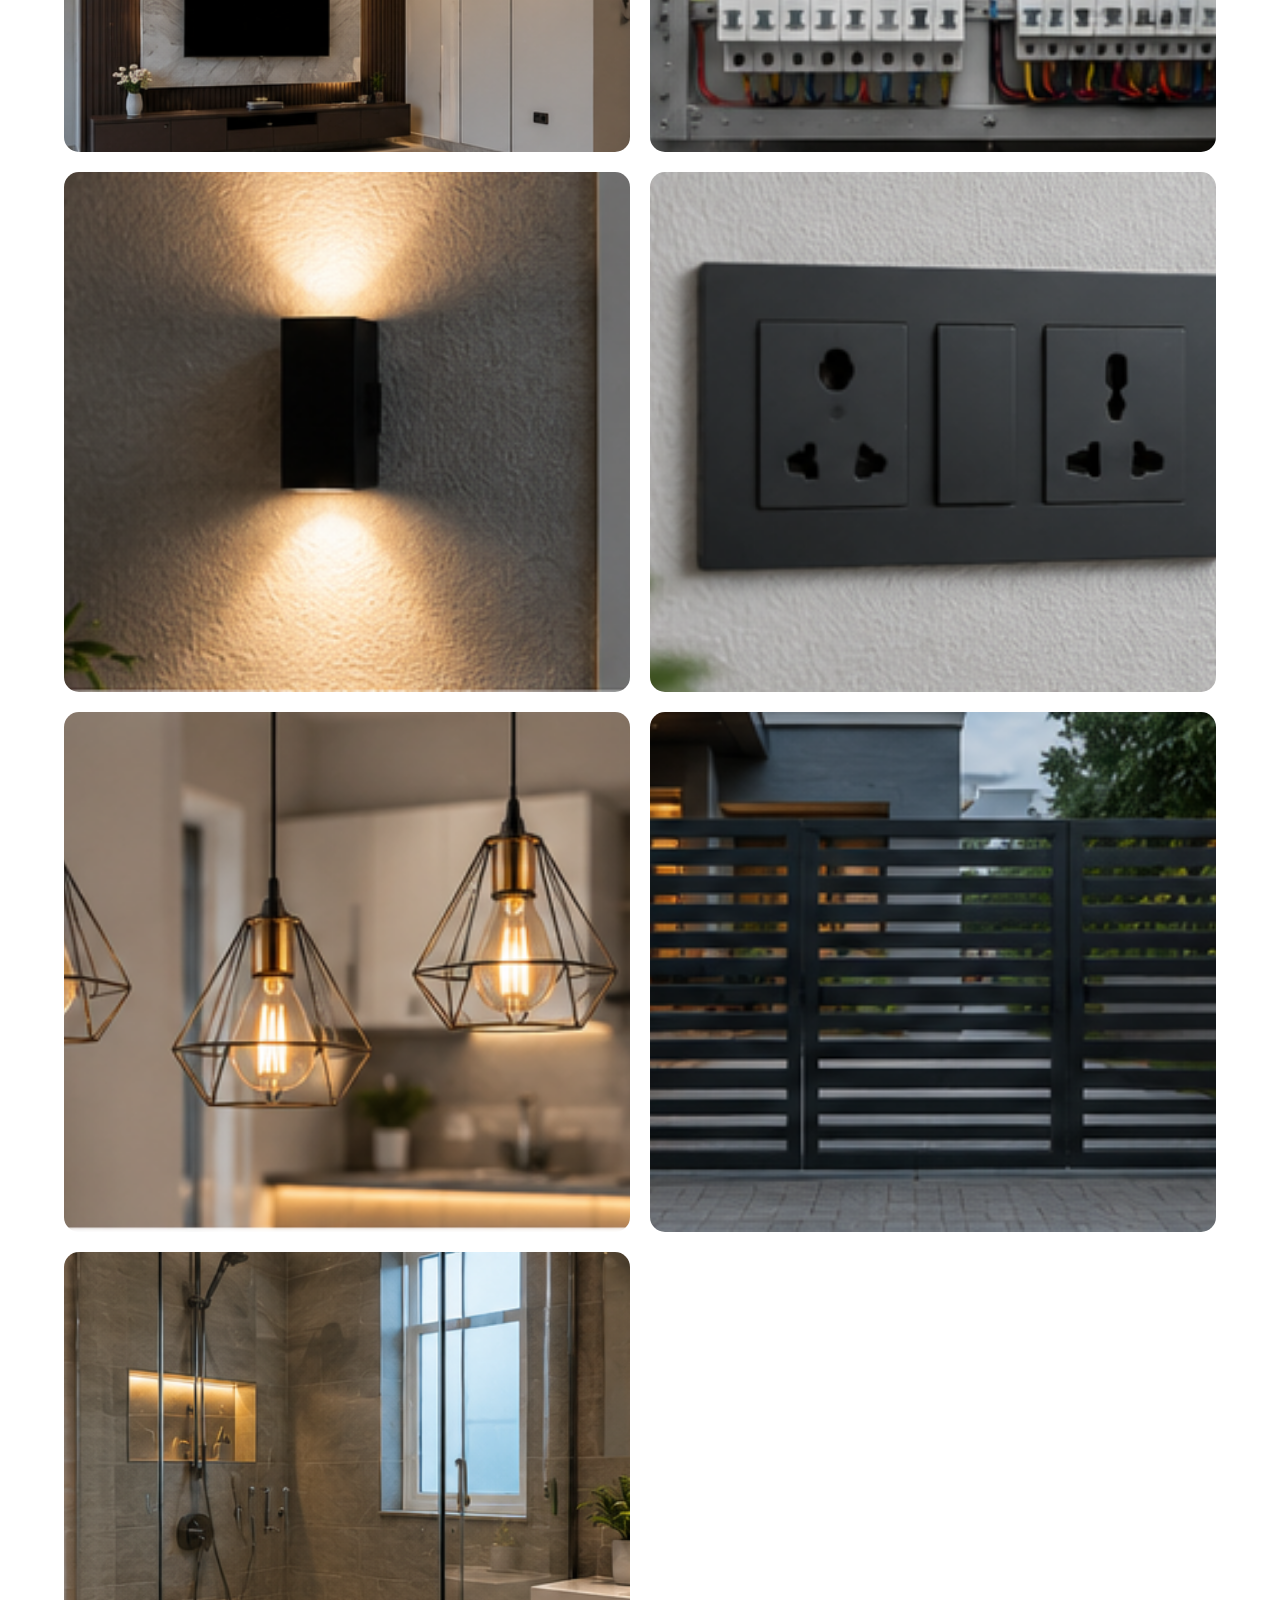
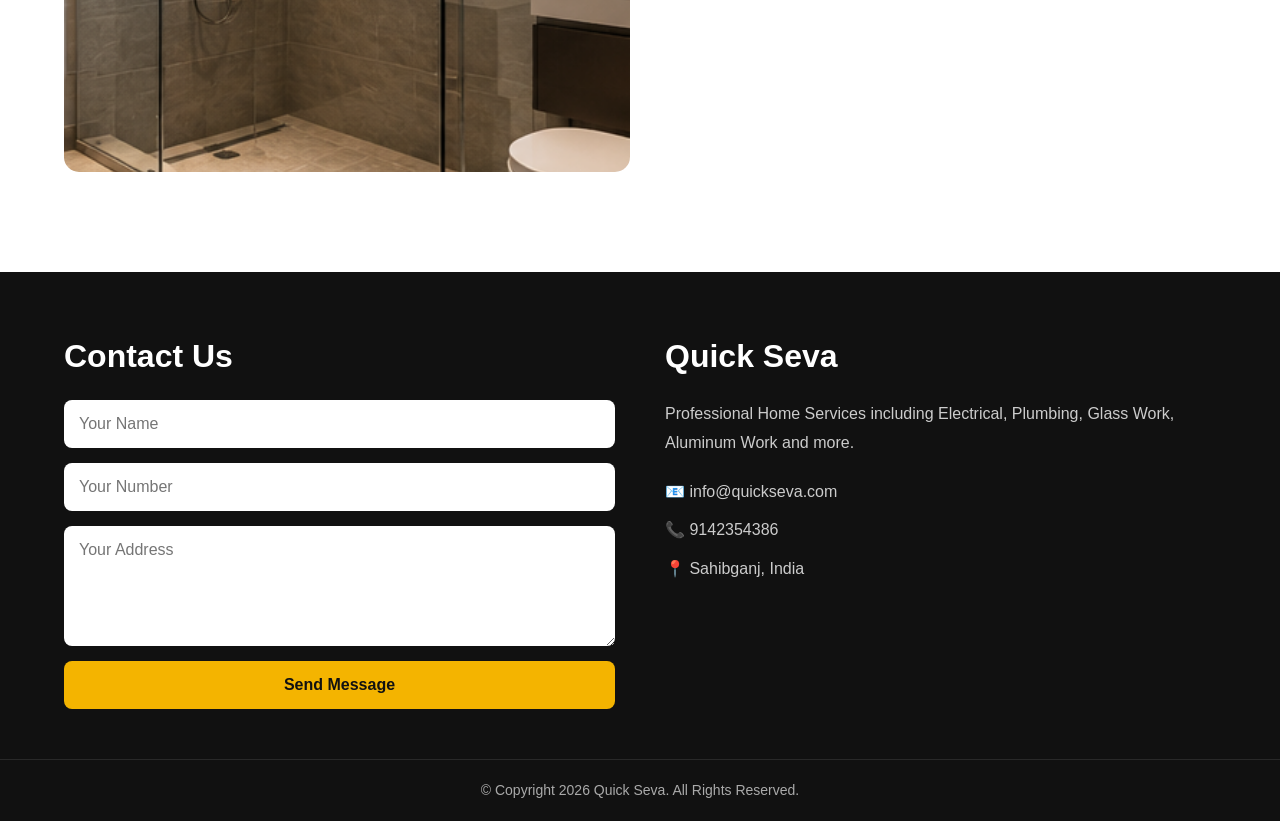
==== commit 1653fea2: "Merge pull request #15 from aaishanahmad/main add" ====
--- a/index.html
+++ b/index.html
@@ -474,7 +474,7 @@
           font-size: 14.5px;
         }
         .eyebrow {
-          font-size: 12px;
+          font-size: 14px;
         }
         .services {
           padding: 60px 0 60px;
@@ -557,13 +557,10 @@
     <section class="hero">
       <div class="hero-inner">
         <div class="hero-content">
-          <p class="eyebrow">QUALITY ALUMINIUM WORK</p>
-          <h2>Stronger. Lighter.<br />Better.</h2>
-          <p>
-            We specialize in premium aluminium works for your home, office and
-            commercial spaces.
-          </p>
-          <a href="#services" class="btn-primary">Our Services →</a>
+          <p class="eyebrow">ONE STOP SOLUTION FOR</p>
+          <h2>EVERY HOME<br />NEED</h2>
+          <p>Expert Services. Premium Quality Delivered </br> at Your Doorstep.</p>
+          <a href="./worker_profile.html" class="btn-primary">Our Team →</a>
         </div>
       </div>
     </section>
@@ -812,4 +809,14 @@
         window.open(whatsappURL, "_blank");
       });
   </script>
+  <script>
+    const toggle = document.getElementById("menuToggle");
+    const navLinks = document.getElementById("navLinks");
+    toggle.addEventListener("click", () => {
+      navLinks.classList.toggle("open");
+    });
+    navLinks.querySelectorAll("a").forEach((a) => {
+      a.addEventListener("click", () => navLinks.classList.remove("open"));
+    });
+  </script>
 </html>
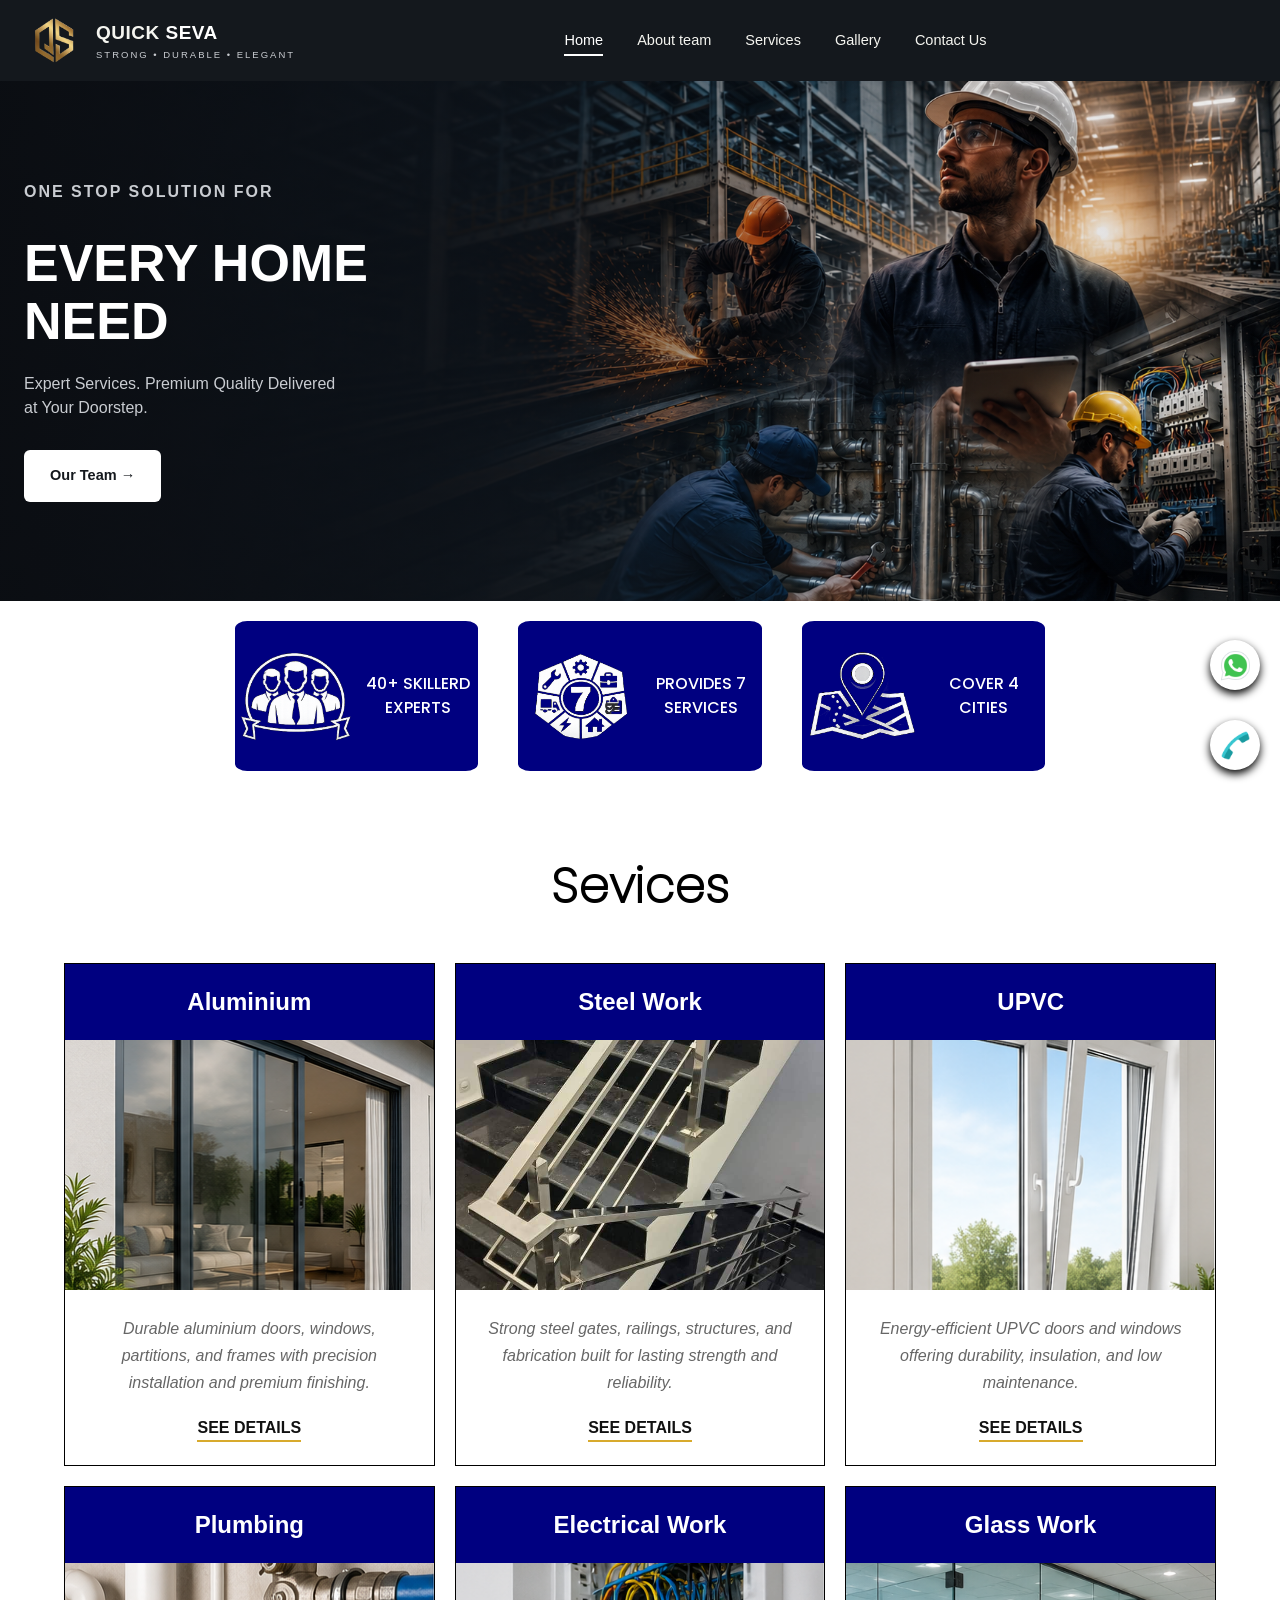
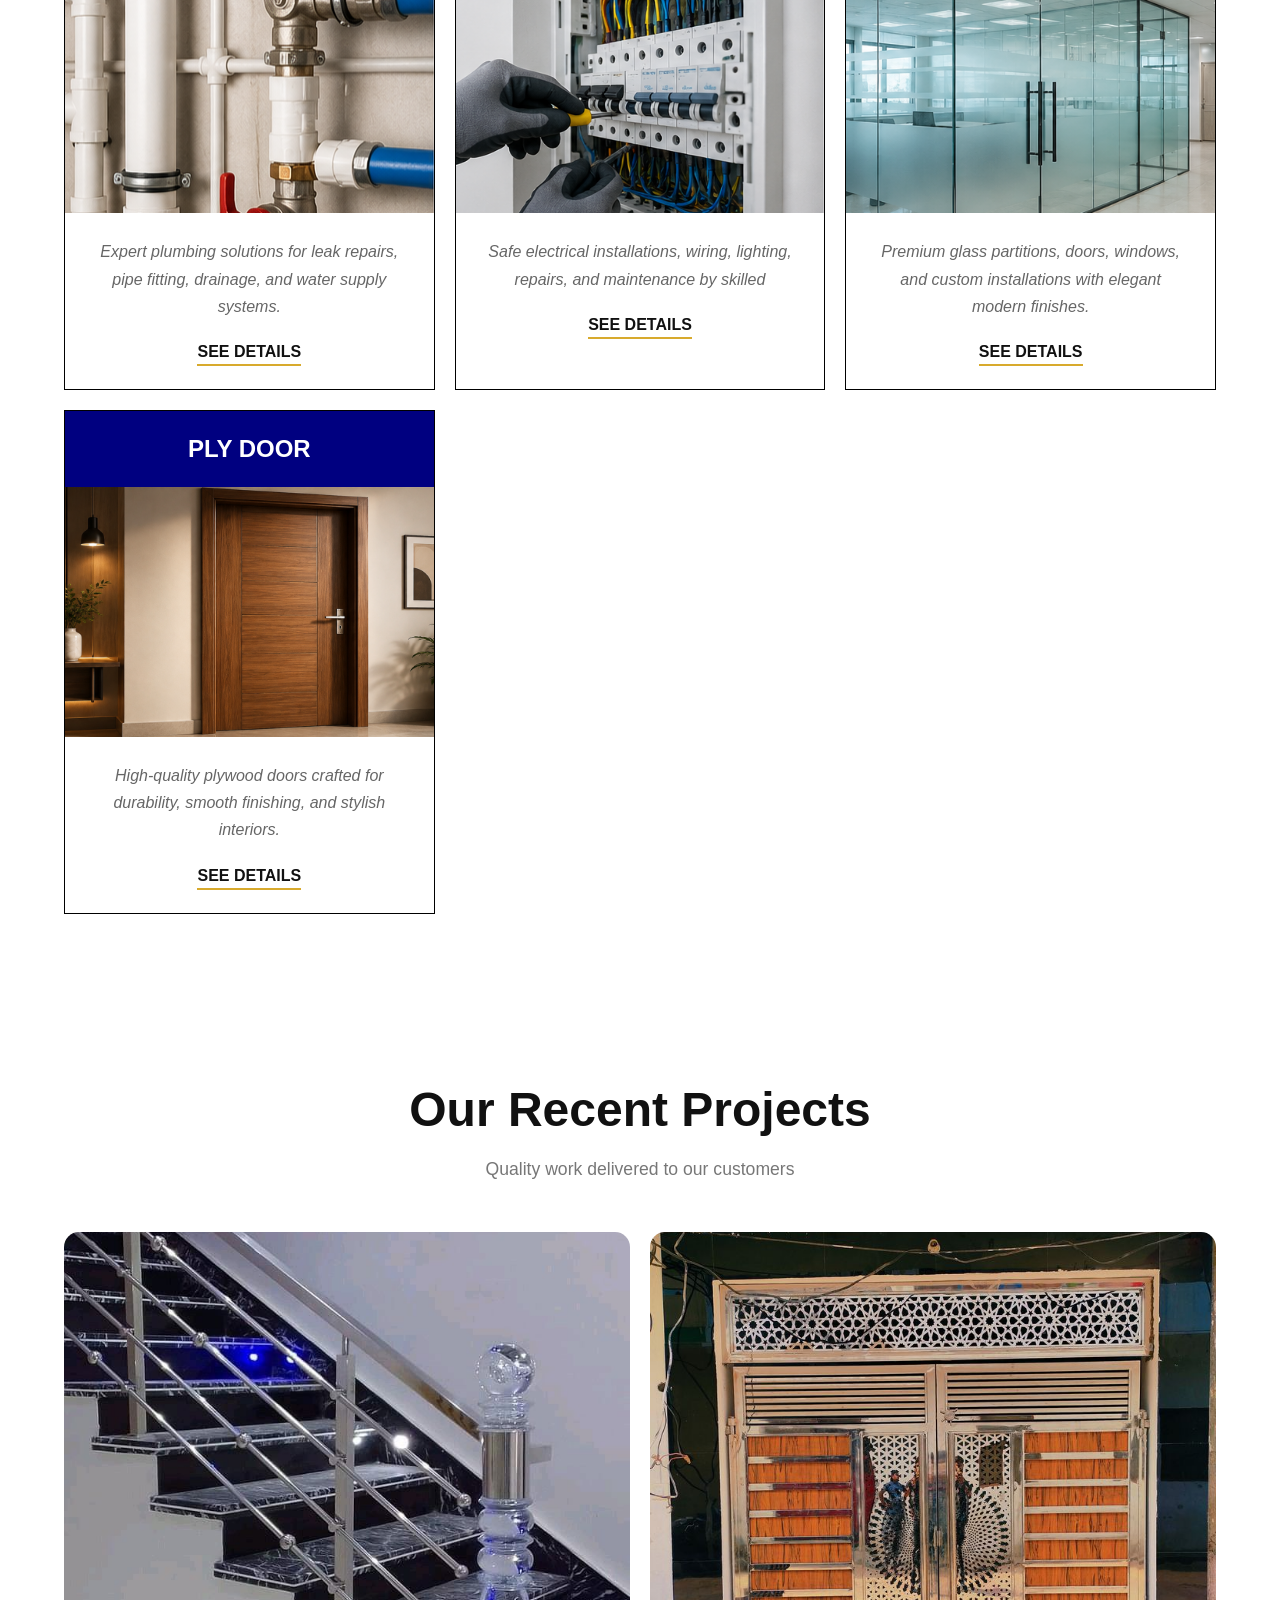
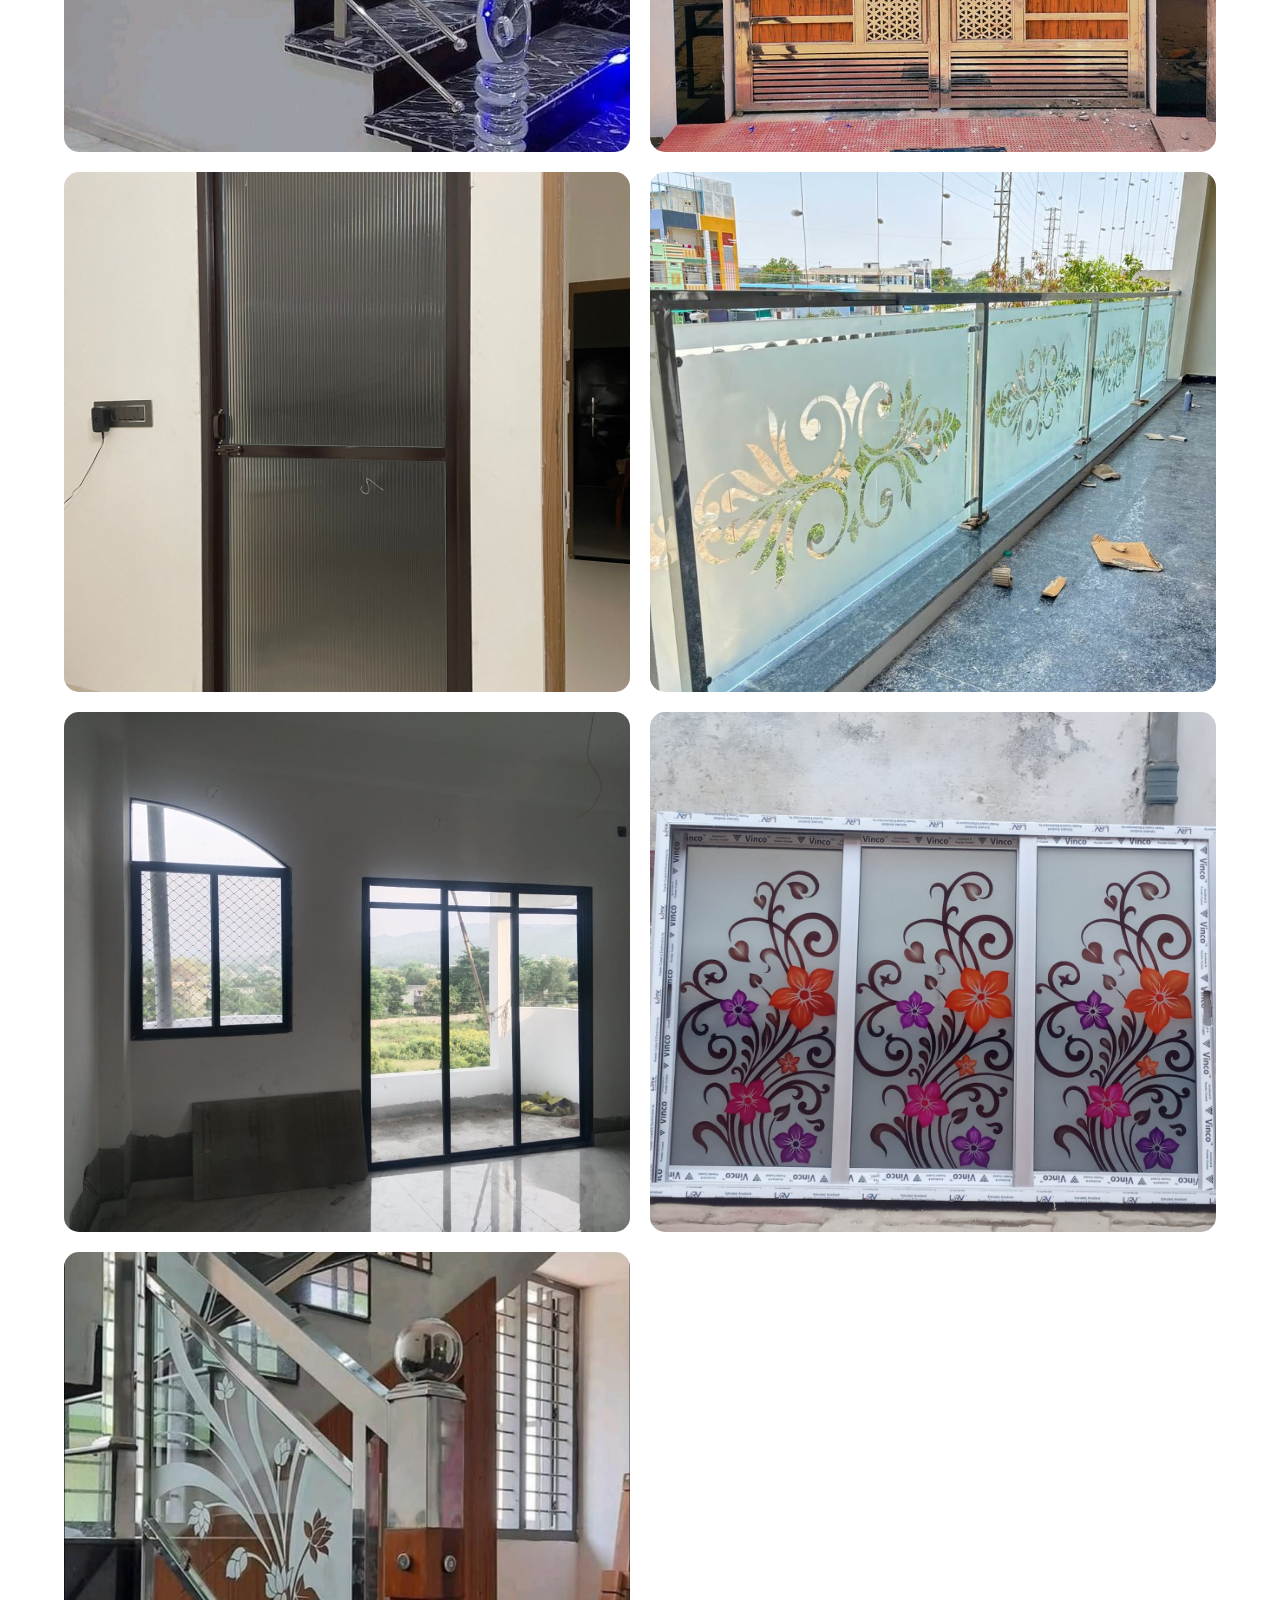
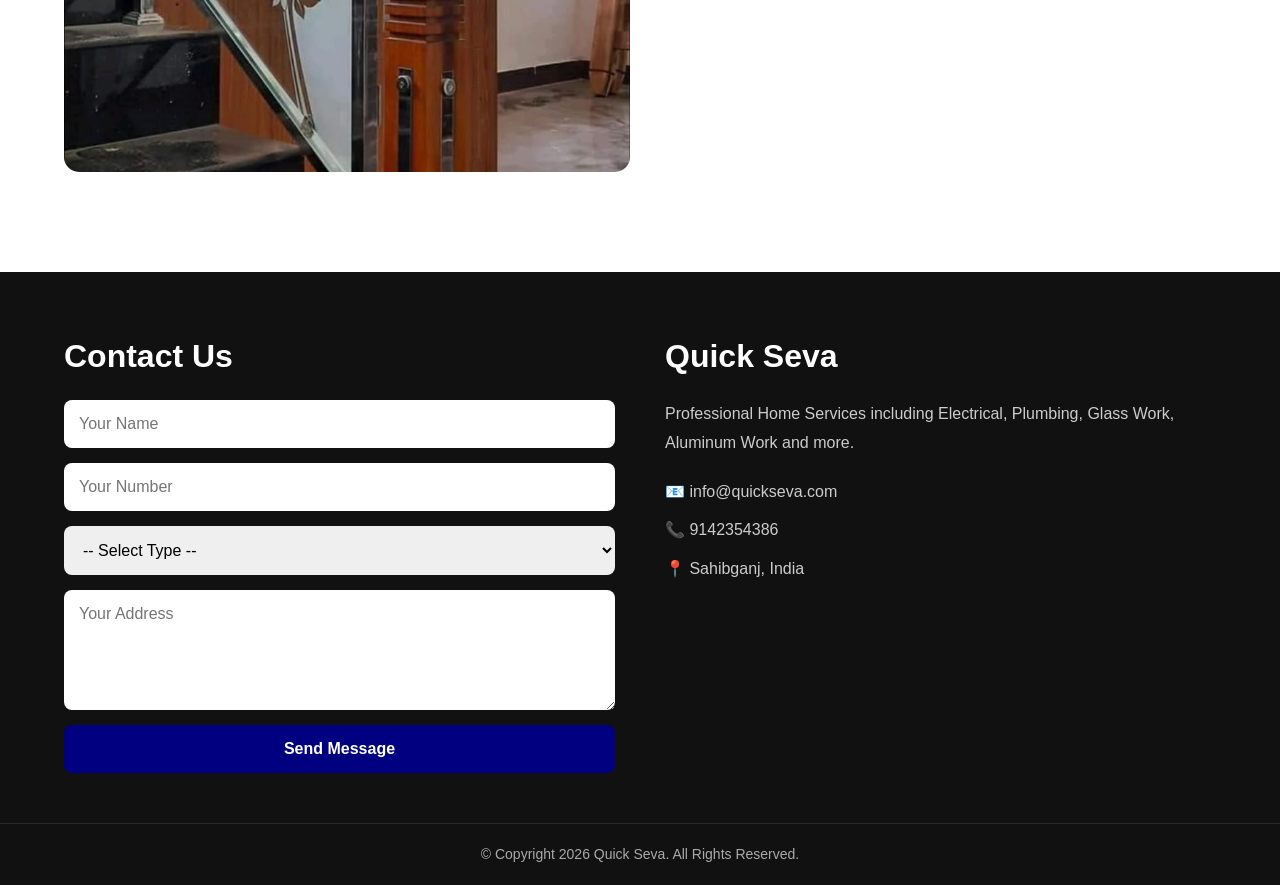
==== commit 65e1b91e: "Merge pull request #16 from aaishanahmad/main project completed" ====
--- a/index.html
+++ b/index.html
@@ -542,7 +542,7 @@
           <li><a href="#" class="active">Home</a></li>
           <li><a href="./worker_profile.html">About team</a></li>
           <li><a href="#service">Services</a></li>
-          <li><a href="#gallery">Gallery</a></li>
+          <li><a href="./gallery.html">Gallery</a></li>
           <li><a href="#footer">Contact Us</a></li>
         </ul>
 
@@ -602,8 +602,7 @@
           <img src="./assets/service/1.png" alt="" />
           <div class="card-content">
             <p>
-              Duis aute irure dolor in reprehenderit in voluptate velit esse
-              cillum dolore eu fugiat nulla pariatur.
+               Durable aluminium doors, windows, partitions, and frames with precision installation and premium finishing.
             </p>
             <a href="./service/service1.html">SEE DETAILS</a>
           </div>
@@ -616,10 +615,10 @@
           <img src="./assets/service/2.png" alt="" />
           <div class="card-content">
             <p>
-              Duis aute irure dolor in reprehenderit in voluptate velit esse
-              cillum dolore eu fugiat nulla pariatur.
+            Strong steel gates, railings, structures, and fabrication built for lasting strength and reliability.
             </p>
-            <a href="#">SEE DETAILS</a>
+            <a href="./service/service2.html">SEE DETAILS</a>
+
           </div>
         </div>
 
@@ -630,10 +629,10 @@
           <img src="./assets/service/3.png" alt="" />
           <div class="card-content">
             <p>
-              Duis aute irure dolor in reprehenderit in voluptate velit esse
-              cillum dolore eu fugiat nulla pariatur.
+              Energy-efficient UPVC doors and windows offering durability, insulation, and low maintenance.
             </p>
-            <a href="#">SEE DETAILS</a>
+            <a href="./service/service3.html">SEE DETAILS</a>
+          
           </div>
         </div>
 
@@ -644,10 +643,12 @@
           <img src="./assets/service/4.png" alt="" />
           <div class="card-content">
             <p>
-              Duis aute irure dolor in reprehenderit in voluptate velit esse
-              cillum dolore eu fugiat nulla pariatur.
+              Expert plumbing solutions for leak repairs, pipe fitting, drainage, and water supply systems.
+
             </p>
-            <a href="#">SEE DETAILS</a>
+            
+            <a href="./service/service4.html">SEE DETAILS</a>
+
           </div>
         </div>
 
@@ -658,10 +659,11 @@
           <img src="./assets/service/5.png" alt="" />
           <div class="card-content">
             <p>
-              Duis aute irure dolor in reprehenderit in voluptate velit esse
-              cillum dolore eu fugiat nulla pariatur.
+              Safe electrical installations, wiring, lighting, repairs, and maintenance by skilled
             </p>
-            <a href="#">SEE DETAILS</a>
+        
+            <a href="./service/service5.html">SEE DETAILS</a>
+          
           </div>
         </div>
 
@@ -672,24 +674,24 @@
           <img src="./assets/service/6.png" alt="" />
           <div class="card-content">
             <p>
-              Duis aute irure dolor in reprehenderit in voluptate velit esse
-              cillum dolore eu fugiat nulla pariatur.
+              Premium glass partitions, doors, windows, and custom installations with elegant modern finishes.
             </p>
-            <a href="#">SEE DETAILS</a>
+            <a href="./service/service6.html">SEE DETAILS</a>
+        
           </div>
         </div>
 
         <div class="card">
           <div class="card-header">
-            <h3>PLY WORK</h3>
+            <h3>PLY DOOR</h3>
           </div>
           <img src="./assets/service/7ply.png" alt="" />
           <div class="card-content">
             <p>
-              Duis aute irure dolor in reprehenderit in voluptate velit esse
-              cillum dolore eu fugiat nulla pariatur.
+              High-quality plywood doors crafted for durability, smooth finishing, and stylish interiors.
             </p>
-            <a href="#">SEE DETAILS</a>
+            <a href="./service/service7.html">SEE DETAILS</a>
+            
           </div>
         </div>
       </div>
@@ -704,31 +706,31 @@
 
       <div class="gallery-grid">
         <div class="gallery-item large">
-          <img src="./assets/gallery/1.png" alt="" />
+          <img src="./assets/gallery/1.jpg" alt="" />
         </div>
 
         <div class="gallery-item large">
-          <img src="./assets/gallery/2.png" alt="" />
+          <img src="./assets/gallery/2.jpg" alt="" />
         </div>
 
         <div class="gallery-item large">
-          <img src="./assets/gallery/3.png" alt="" />
+          <img src="./assets/gallery/3.jpg" alt="" />
         </div>
 
         <div class="gallery-item large">
-          <img src="./assets/gallery/4.png" alt="" />
+          <img src="./assets/gallery/4.jpg" alt="" />
         </div>
 
         <div class="gallery-item large">
-          <img src="./assets/gallery/5.png" alt="" />
+          <img src="./assets/gallery/5.jpg" alt="" />
         </div>
 
         <div class="gallery-item large">
-          <img src="./assets/gallery/6.png" alt="" />
+          <img src="./assets/gallery/6.jpg" alt="" />
         </div>
 
         <div class="gallery-item large">
-          <img src="./assets/gallery/7.png" alt="" />
+          <img src="./assets/gallery/7.jpg" alt="" />
         </div>
       </div>
     </section>
@@ -749,7 +751,17 @@
               placeholder="Your Number"
               required
             />
-
+        <select id="worktype"    name="worktype" required>
+            <option value="null">-- Select Type --</option>
+            <option value="Aluminium">Aluminium</option>
+            <option value="Steel">Steel</option>
+            <option value="UPVC">UPVC</option>
+            <option value="Plubing">Plumbing</option>
+            <option value="Electric">Electric</option>
+            <option value="Glass Etching">Glass Etching</option>
+            <option value="PLY Door">PLY Door</option>
+        </select>
+    
             <textarea
               id="address"
               placeholder="Your Address"
@@ -795,6 +807,7 @@
         let name = document.getElementById("name").value;
         let email = document.getElementById("number").value;
         let message = document.getElementById("address").value;
+        let worktype = document.getElementById("worktype").value;
 
         let text = `*New Contact Form Submission*
 
@@ -802,7 +815,9 @@
 📧 Number: ${email}
 
 📝 Address :
-${message}`;
+${message}
+Work Type ${worktype}`;
+ 
 
         let whatsappURL = `https://wa.me/9142354386?text=${encodeURIComponent(text)}`;
 
--- a/css/footer.css
+++ b/css/footer.css
@@ -31,7 +31,17 @@
 }
 
 .footer-form input,
-.footer-form textarea {
+.footer-form textarea,
+.footer-form select {
+  width: 100%;
+  padding: 15px;
+  border: none;
+  border-radius: 8px;
+  outline: none;
+  font-size: 16px;
+}
+
+.form-group {
   width: 100%;
   padding: 15px;
   border: none;
@@ -44,8 +54,8 @@
   padding: 15px;
   border: none;
   border-radius: 8px;
-  background: #f4b400;
-  color: #111;
+  background: navy;
+  color: #ffffff;
   font-size: 16px;
   font-weight: bold;
   cursor: pointer;
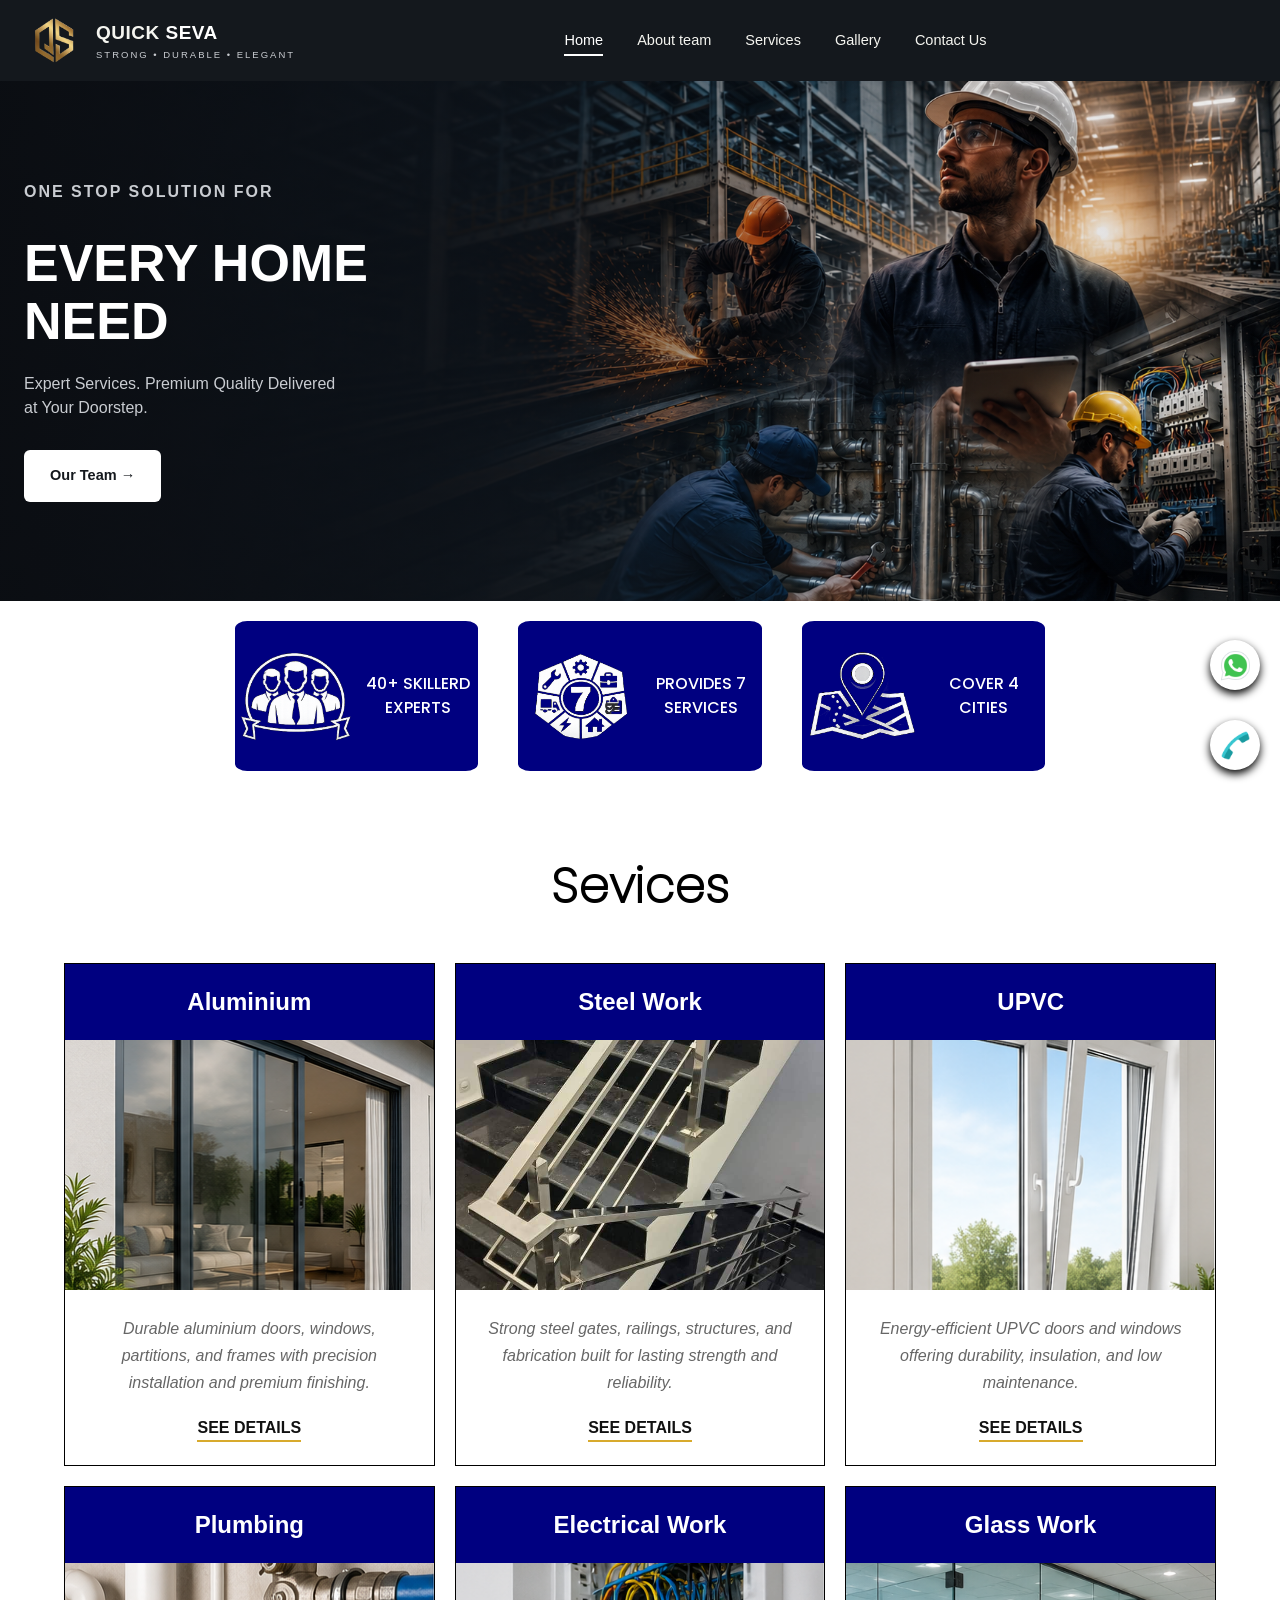
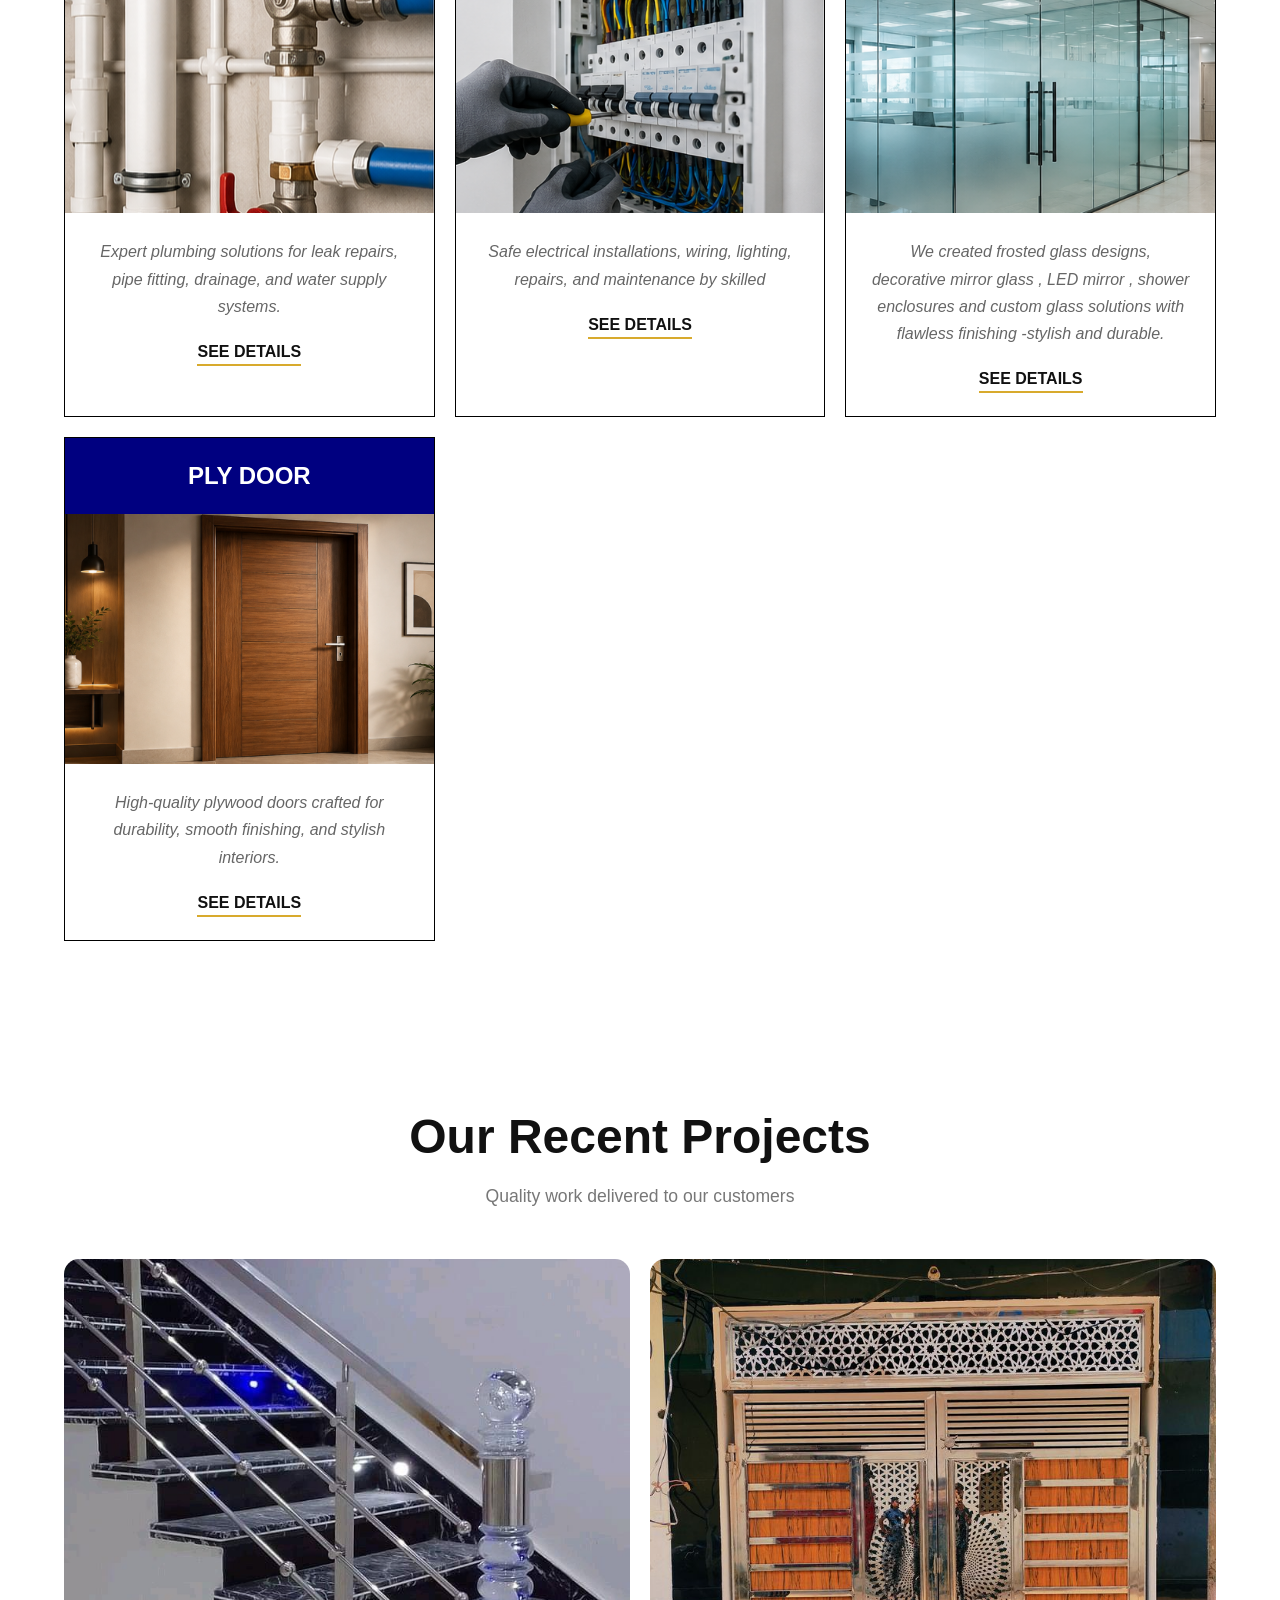
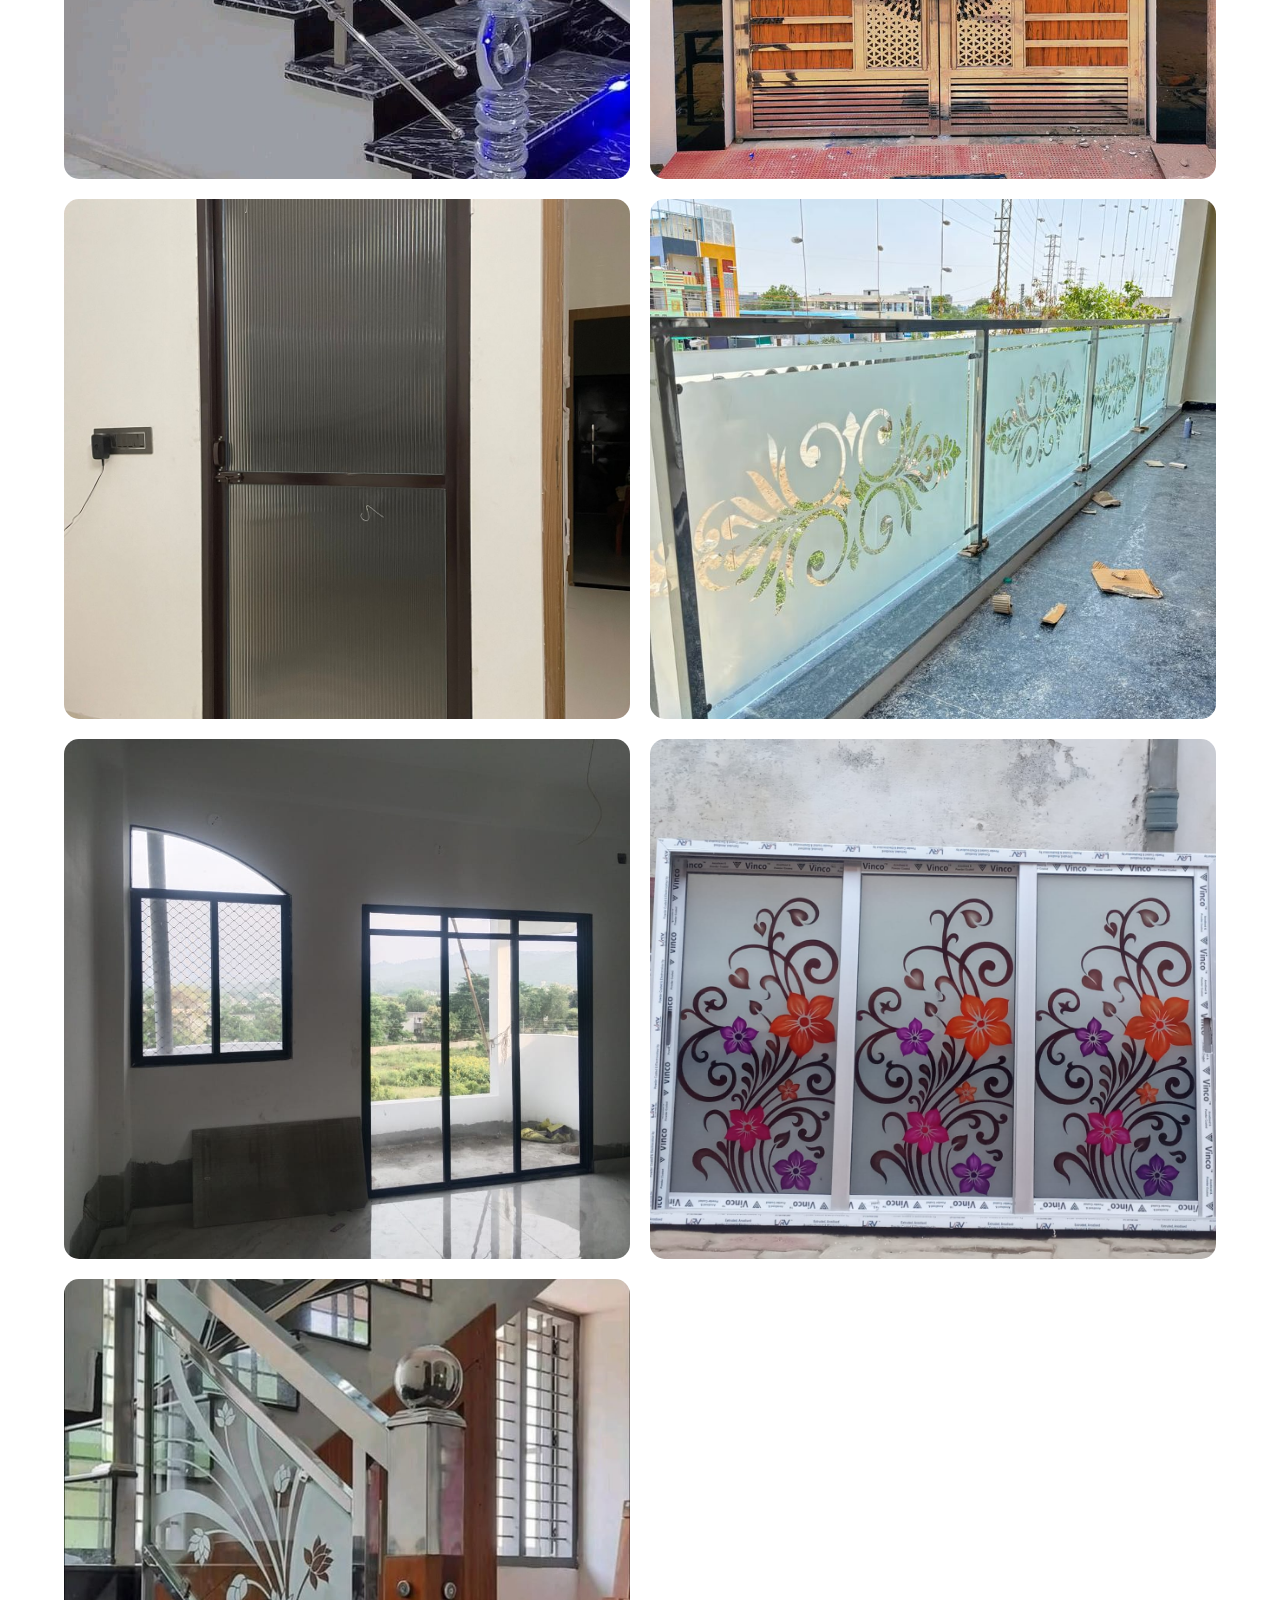
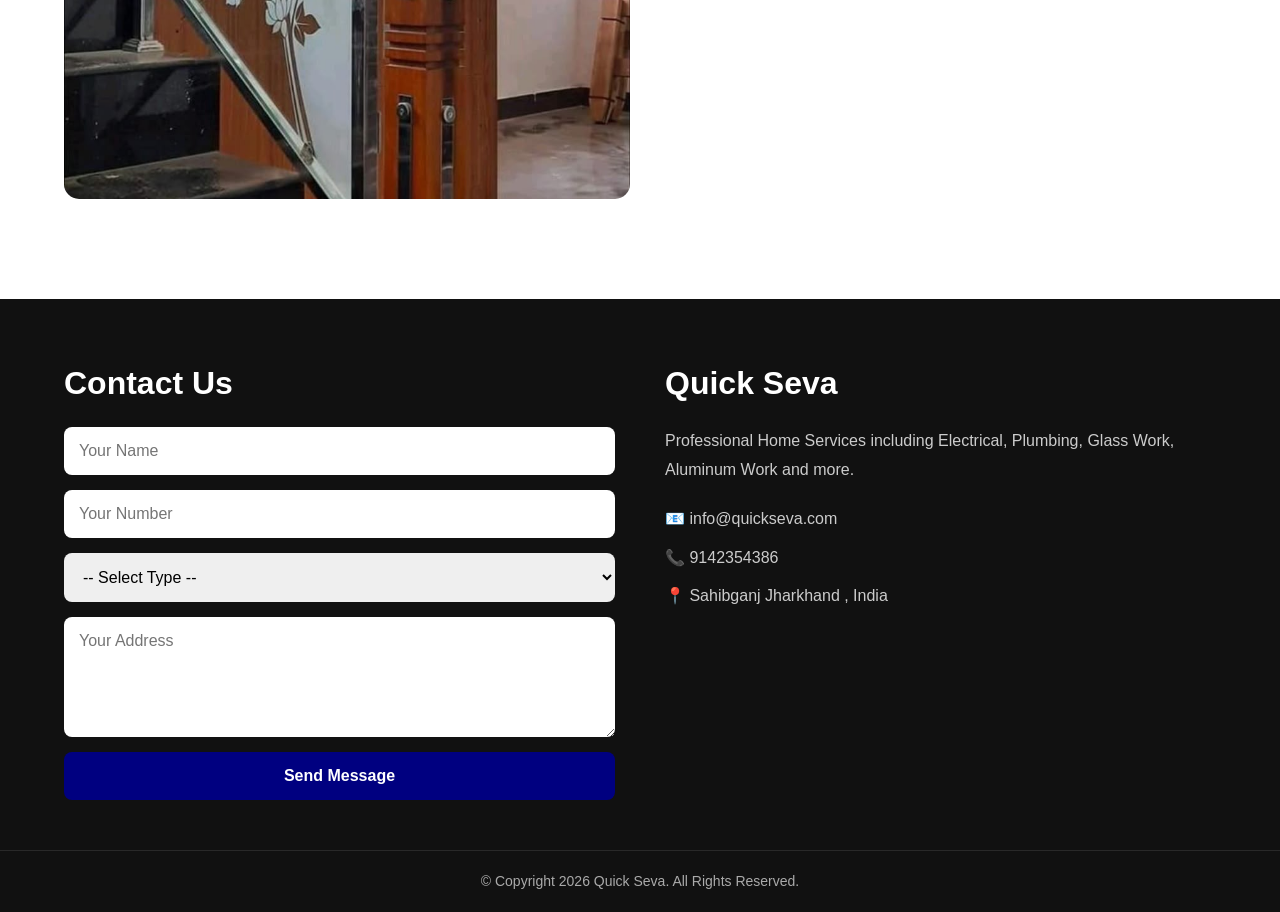
==== commit 7b493016: "Merge pull request #17 from aaishanahmad/main update 1" ====
--- a/index.html
+++ b/index.html
@@ -674,8 +674,7 @@
           <img src="./assets/service/6.png" alt="" />
           <div class="card-content">
             <p>
-              Premium glass partitions, doors, windows, and custom installations with elegant modern finishes.
-            </p>
+              We created frosted glass designs, decorative mirror glass , LED mirror , shower enclosures and custom glass solutions with flawless finishing -stylish and durable.            </p>
             <a href="./service/service6.html">SEE DETAILS</a>
         
           </div>
@@ -785,7 +784,7 @@
           <div class="contact-details">
             <p>📧 info@quickseva.com</p>
             <p>📞 9142354386</p>
-            <p>📍 Sahibganj, India</p>
+            <p>📍 Sahibganj Jharkhand , India</p>
           </div>
         </div>
       </div>
@@ -809,14 +808,11 @@
         let message = document.getElementById("address").value;
         let worktype = document.getElementById("worktype").value;
 
-        let text = `*New Contact Form Submission*
-
-👤 Name: ${name}
-📧 Number: ${email}
-
-📝 Address :
-${message}
-Work Type ${worktype}`;
+        let text = `*NAME*: ${name} ,
+*NUMBER* : ${email} ,
+
+ *ADDRESS* : ${message}
+ *TYPE* : ${worktype}`;
  
 
         let whatsappURL = `https://wa.me/9142354386?text=${encodeURIComponent(text)}`;
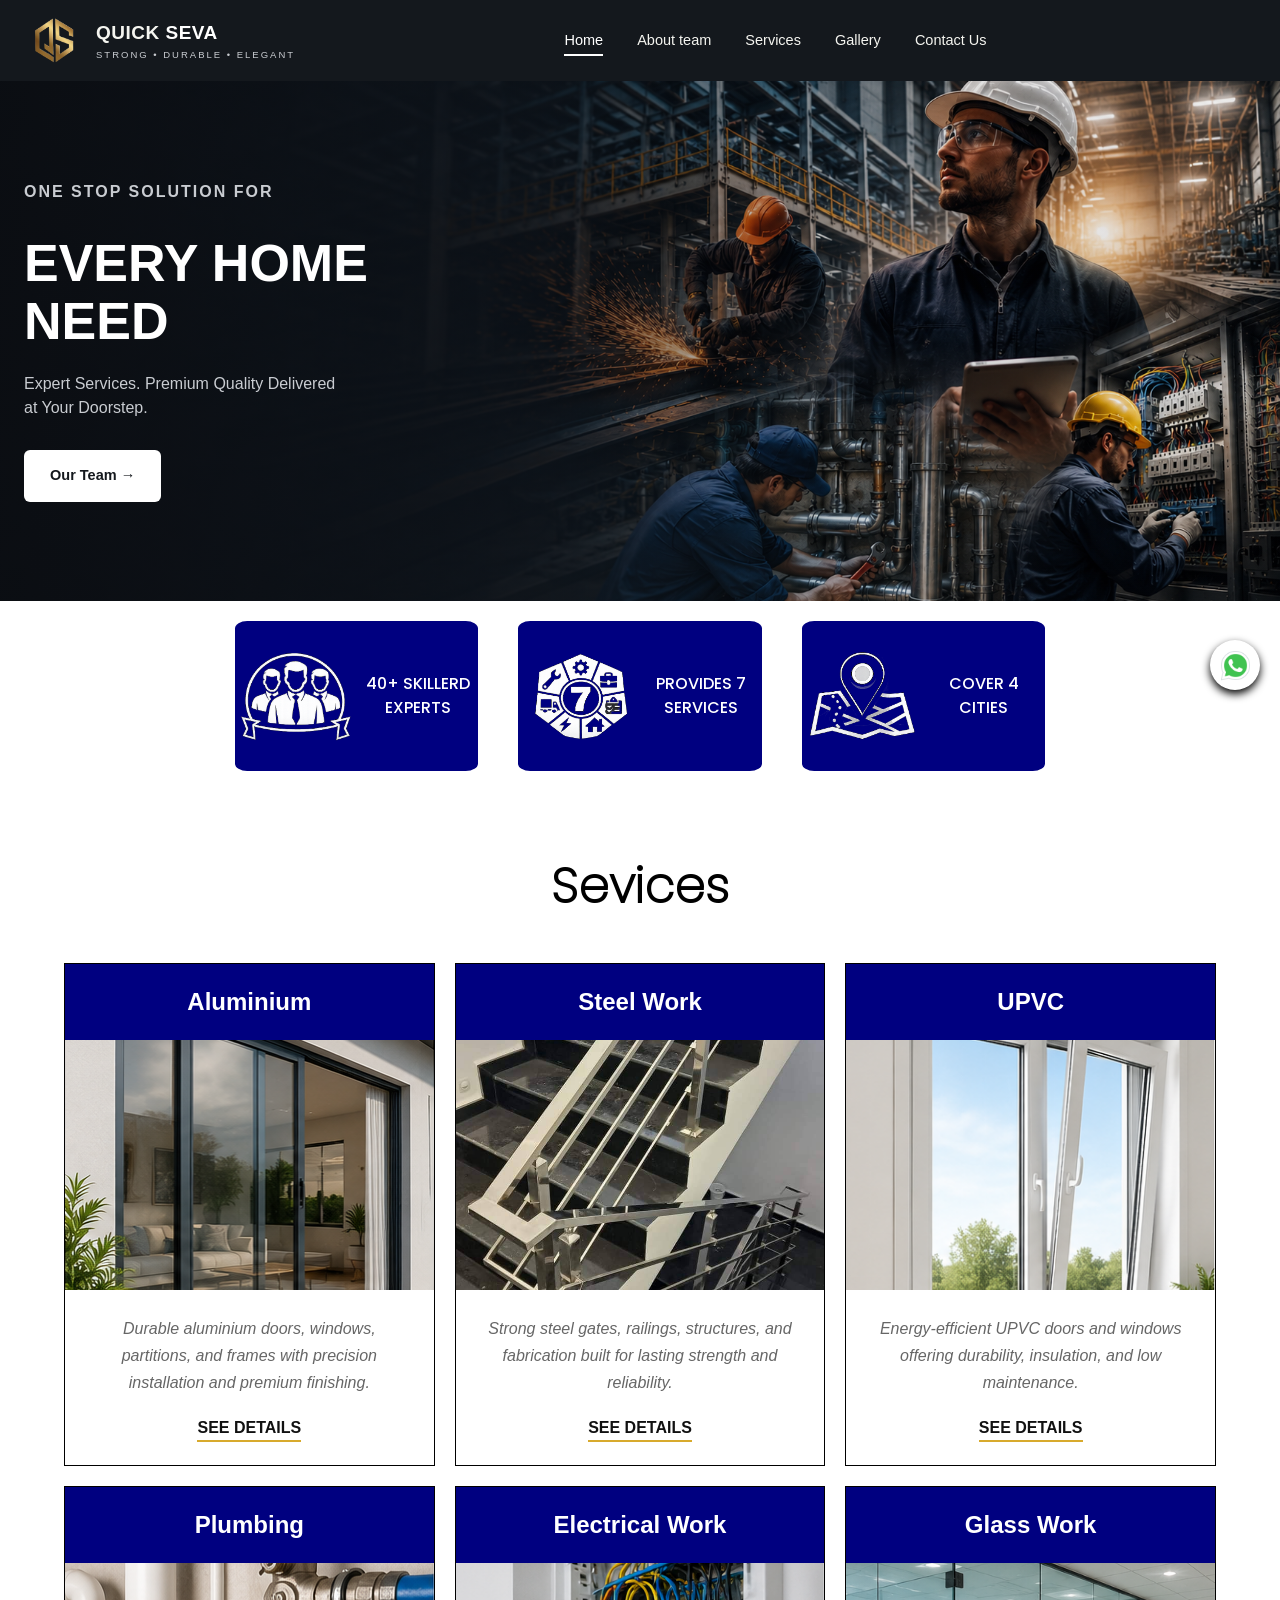
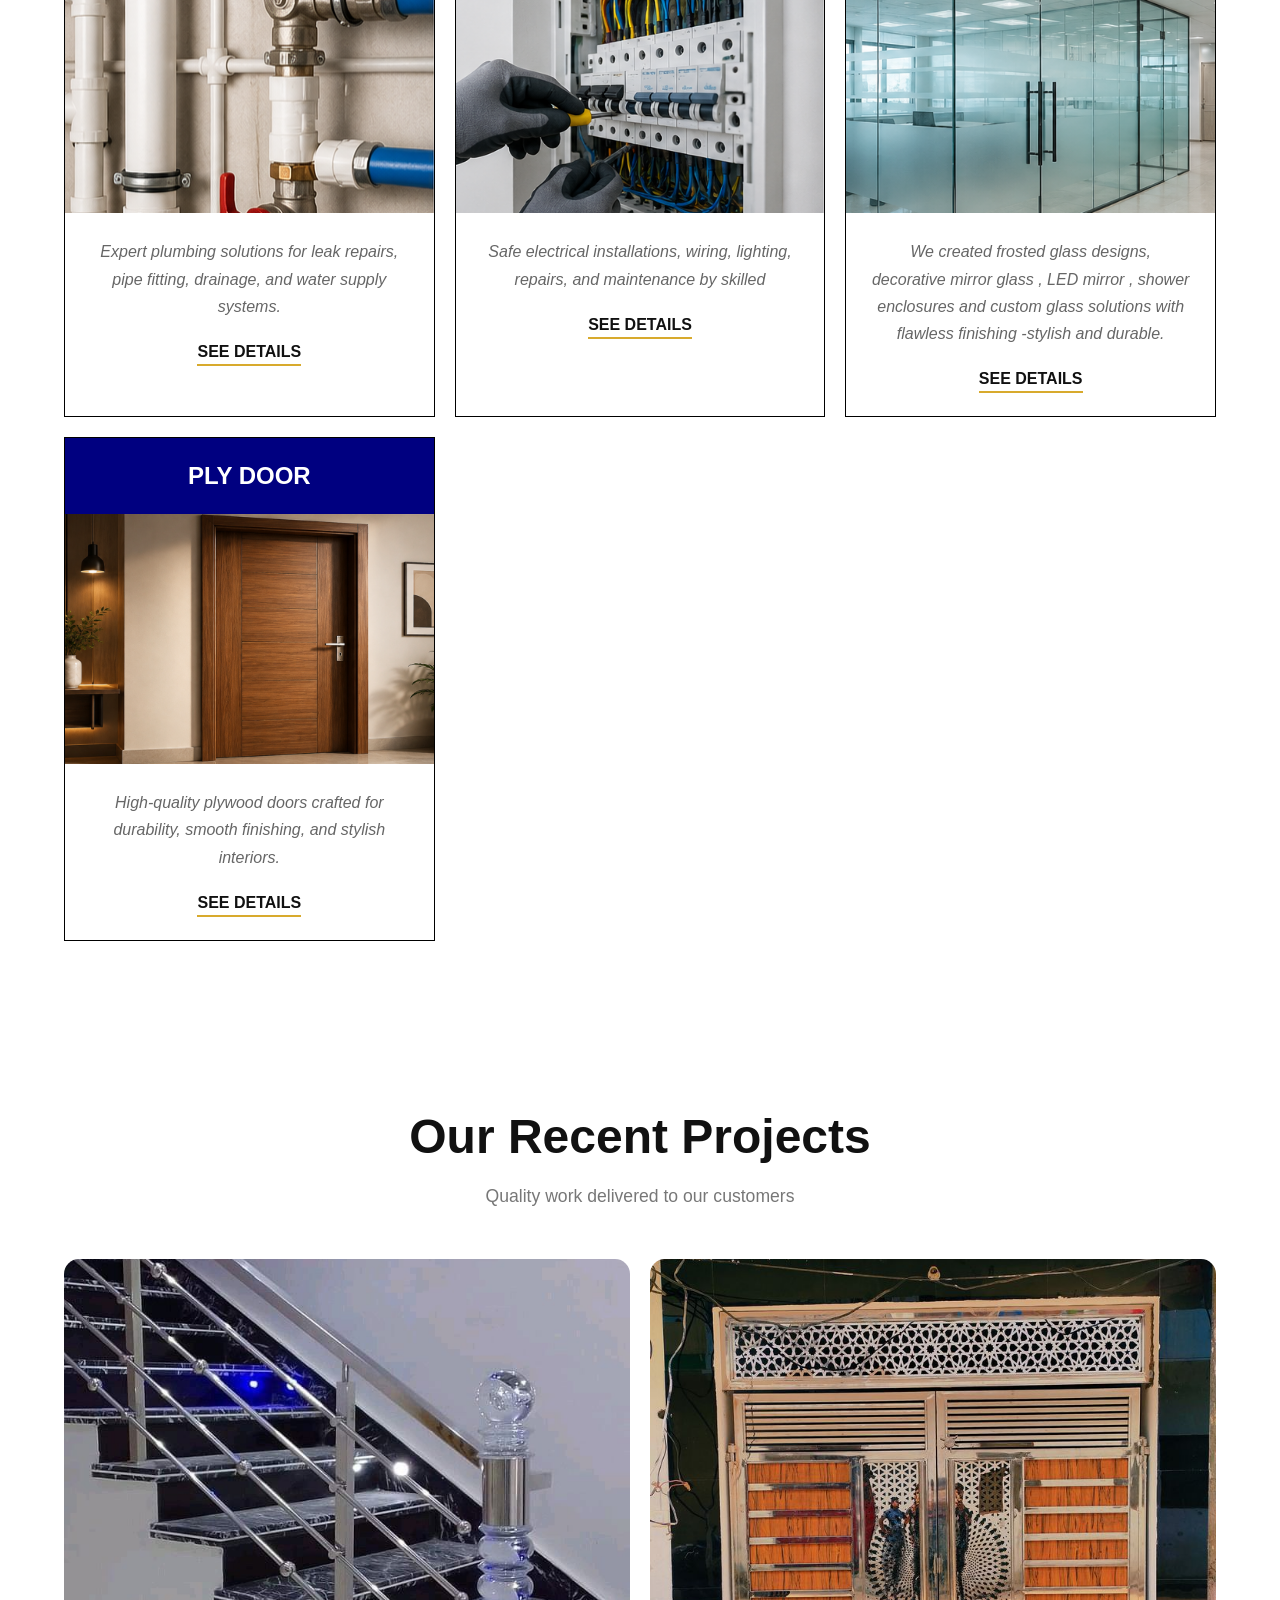
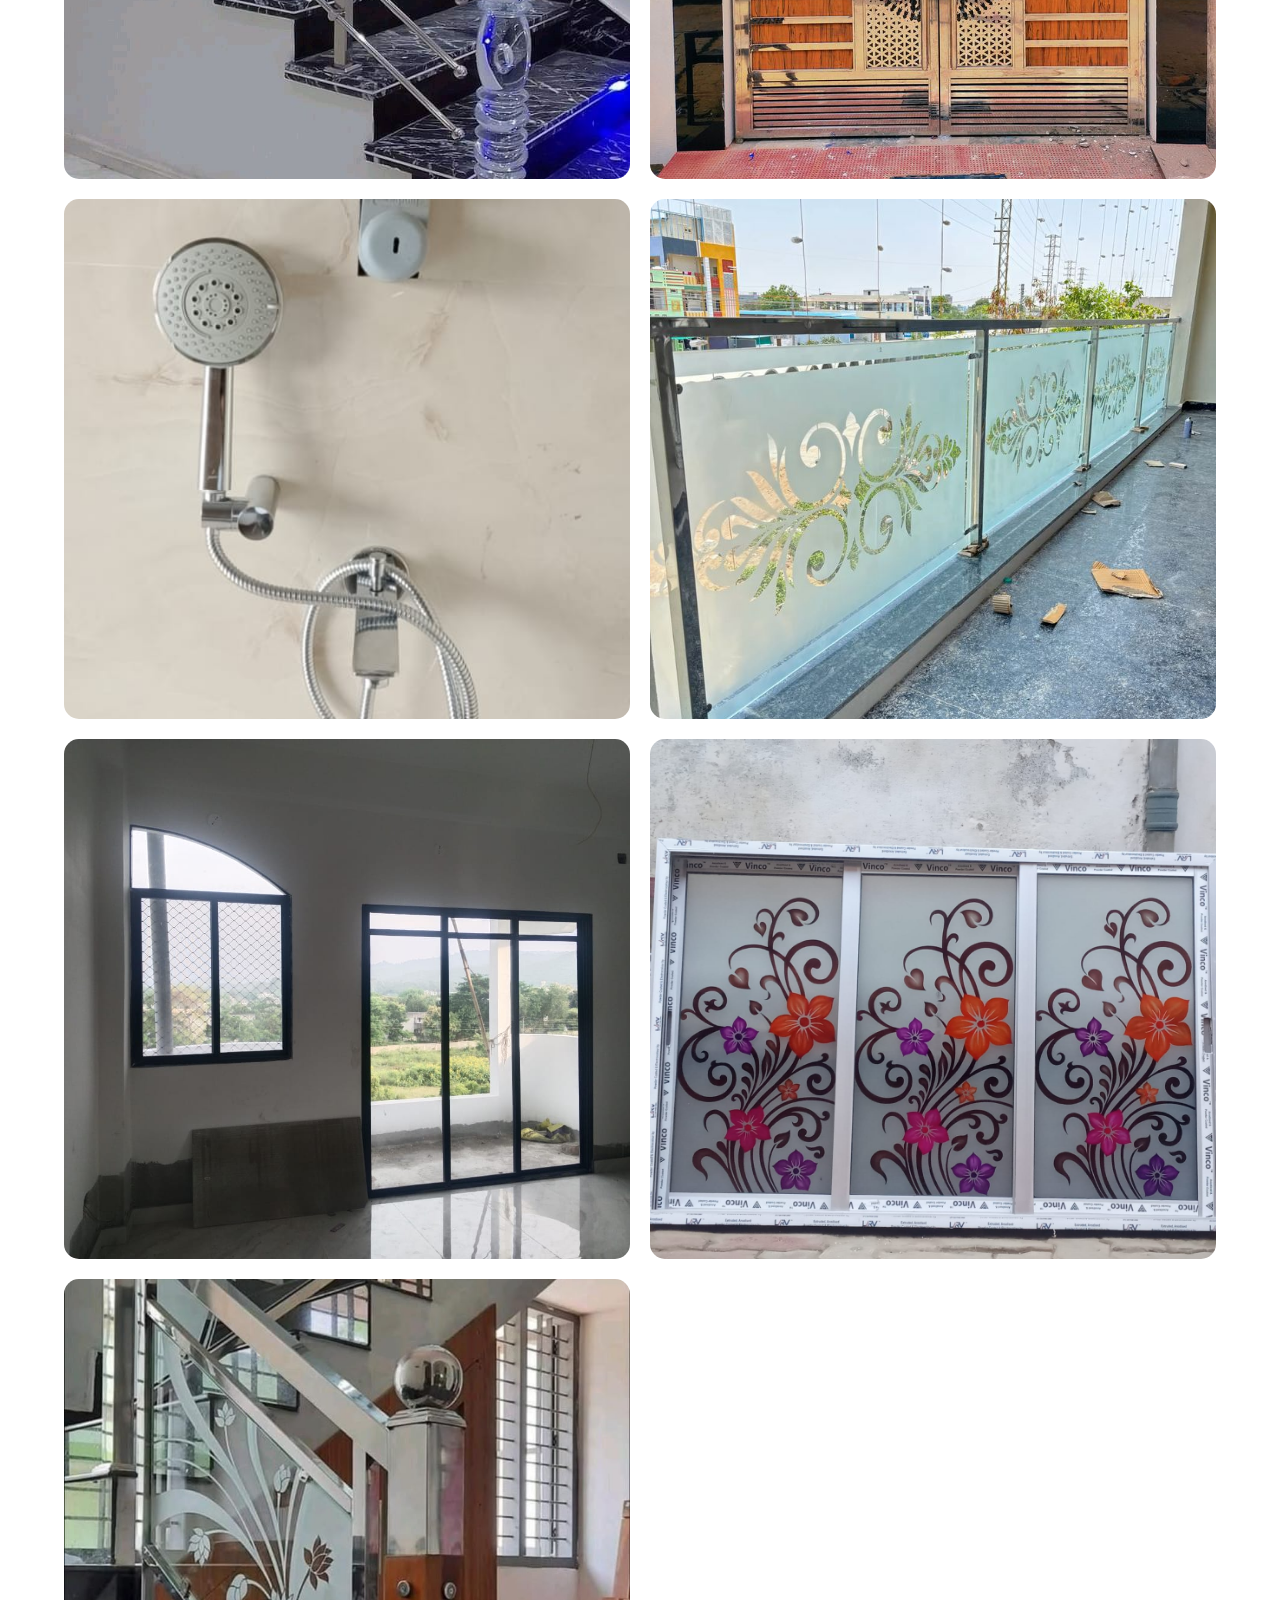
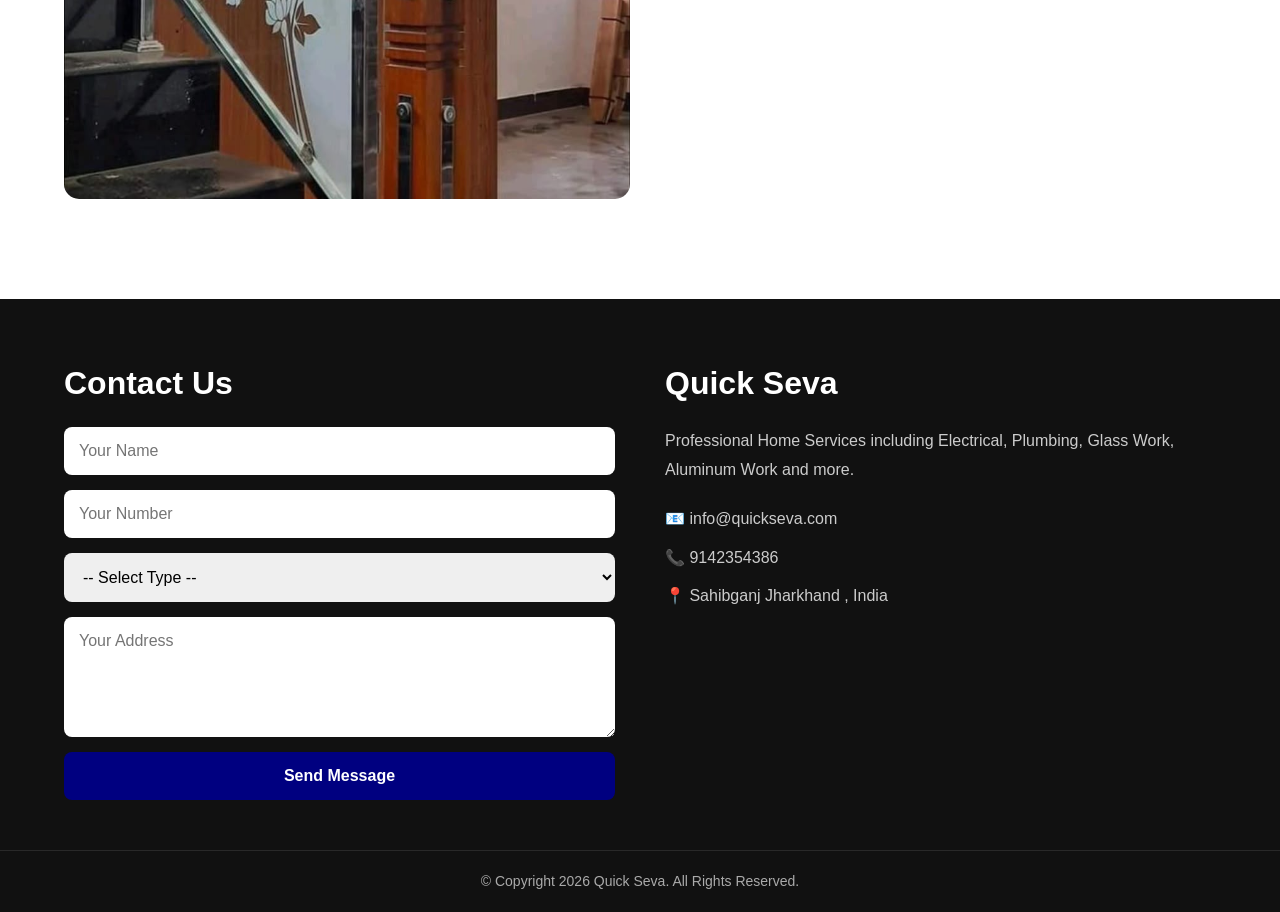
==== commit 0175e20e: "Merge pull request #23 from aaishanahmad/main final updates" ====
--- a/index.html
+++ b/index.html
@@ -435,11 +435,34 @@
         .nav-links.open {
           max-height: 400px;
         }
+       
+
+
+ .nav-links li {
+           display: flex;
+          
+          height: 20px;
+          margin-top: 5px;
+          text-align: center;
+          justify-content: center;
+          border: 1px solid black;
+            width: 100%;
+          padding: 20px 20px 24px 24px;
+          border-bottom: 1px solid rgba(255, 255, 255, 0.06);
+
+         };
         .nav-links a {
+          display: flex;
+
+          text-align: center;
+          justify-content: center;
+         
           width: 100%;
-          padding: 16px 24px;
+        
           border-bottom: 1px solid rgba(255, 255, 255, 0.06);
-        }
+        
+        }
+
         .nav-links a.active,
         .nav-links a:hover {
           border-bottom: 1px solid rgba(255, 255, 255, 0.06);
@@ -522,9 +545,7 @@
     >
       <img src="./assets/icons/whatsapp.png" alt="" />
     </a>
-    <a href="tel:+919142354386" class="sticky" id="call">
-      <img src="./assets/icons/call.png" alt="call" />
-    </a>
+   
 
     <!--main------------------------------------>
     <!--main------------------------------------>
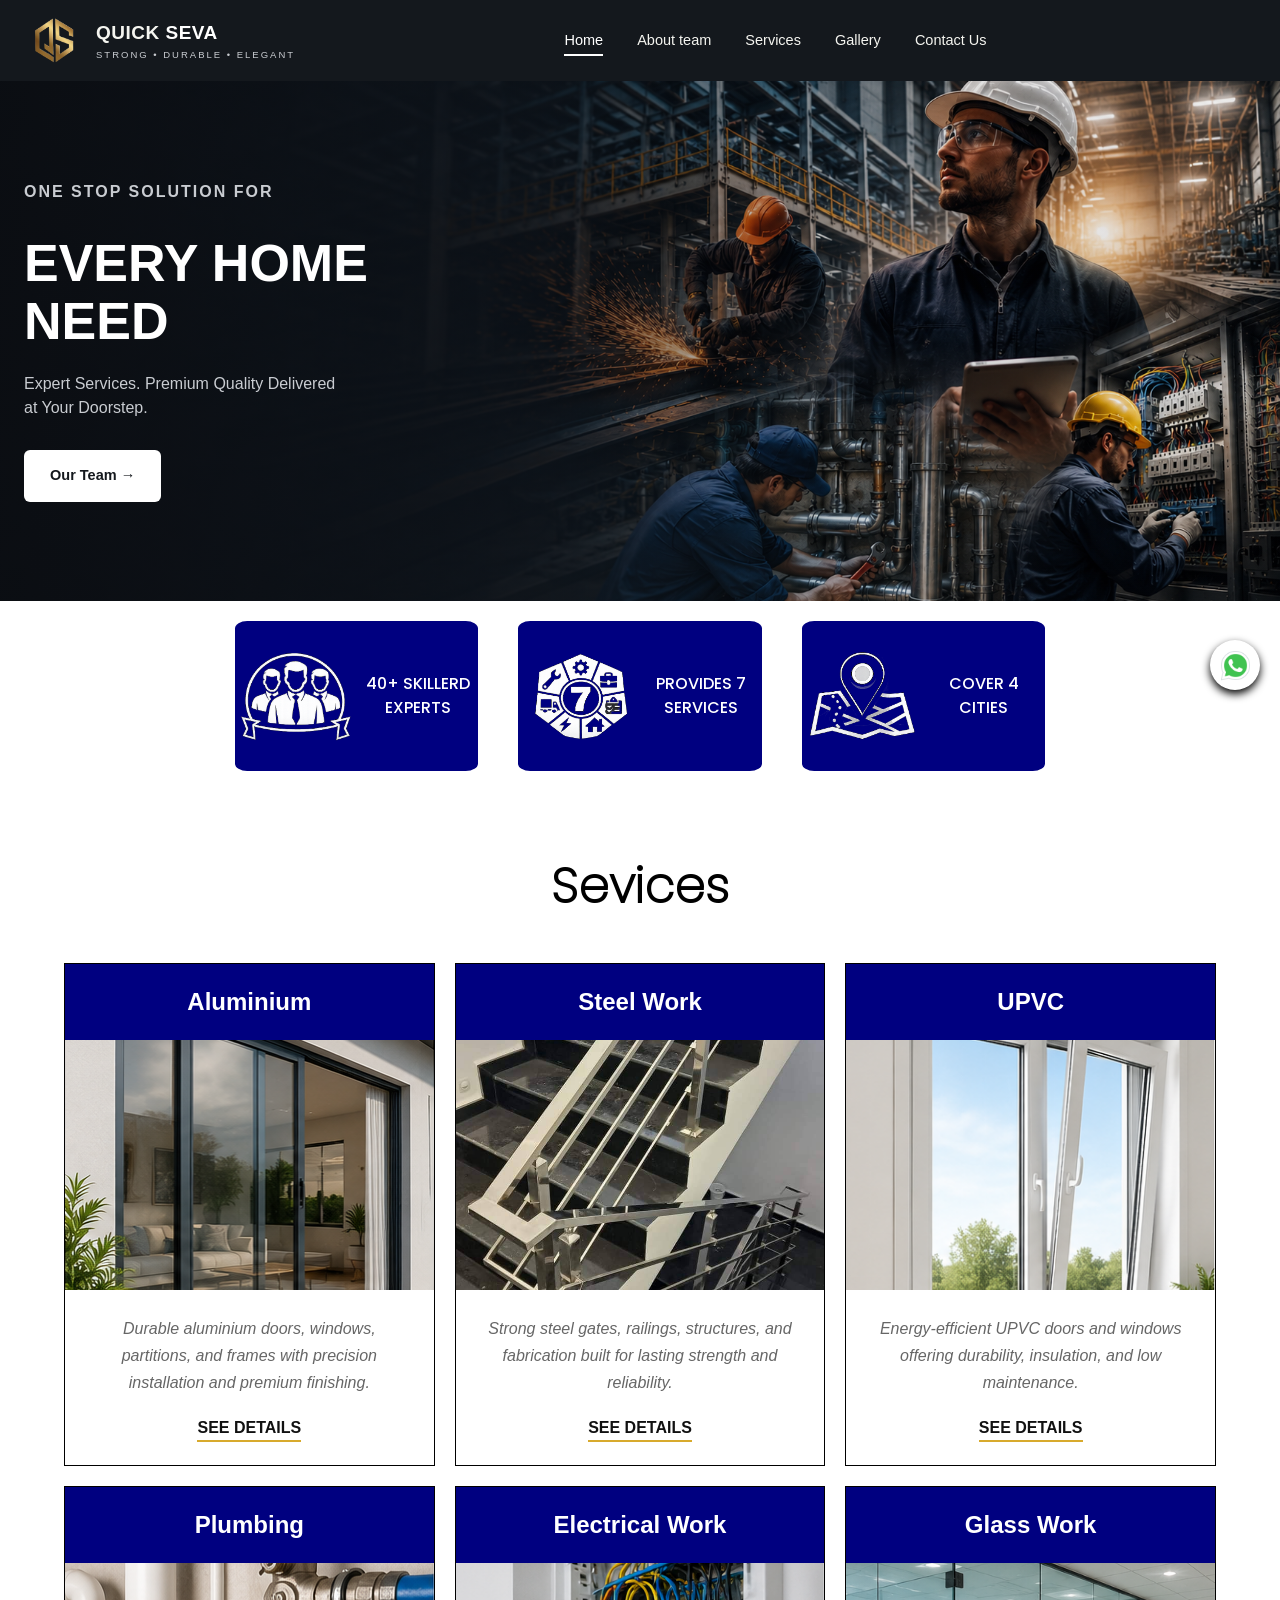
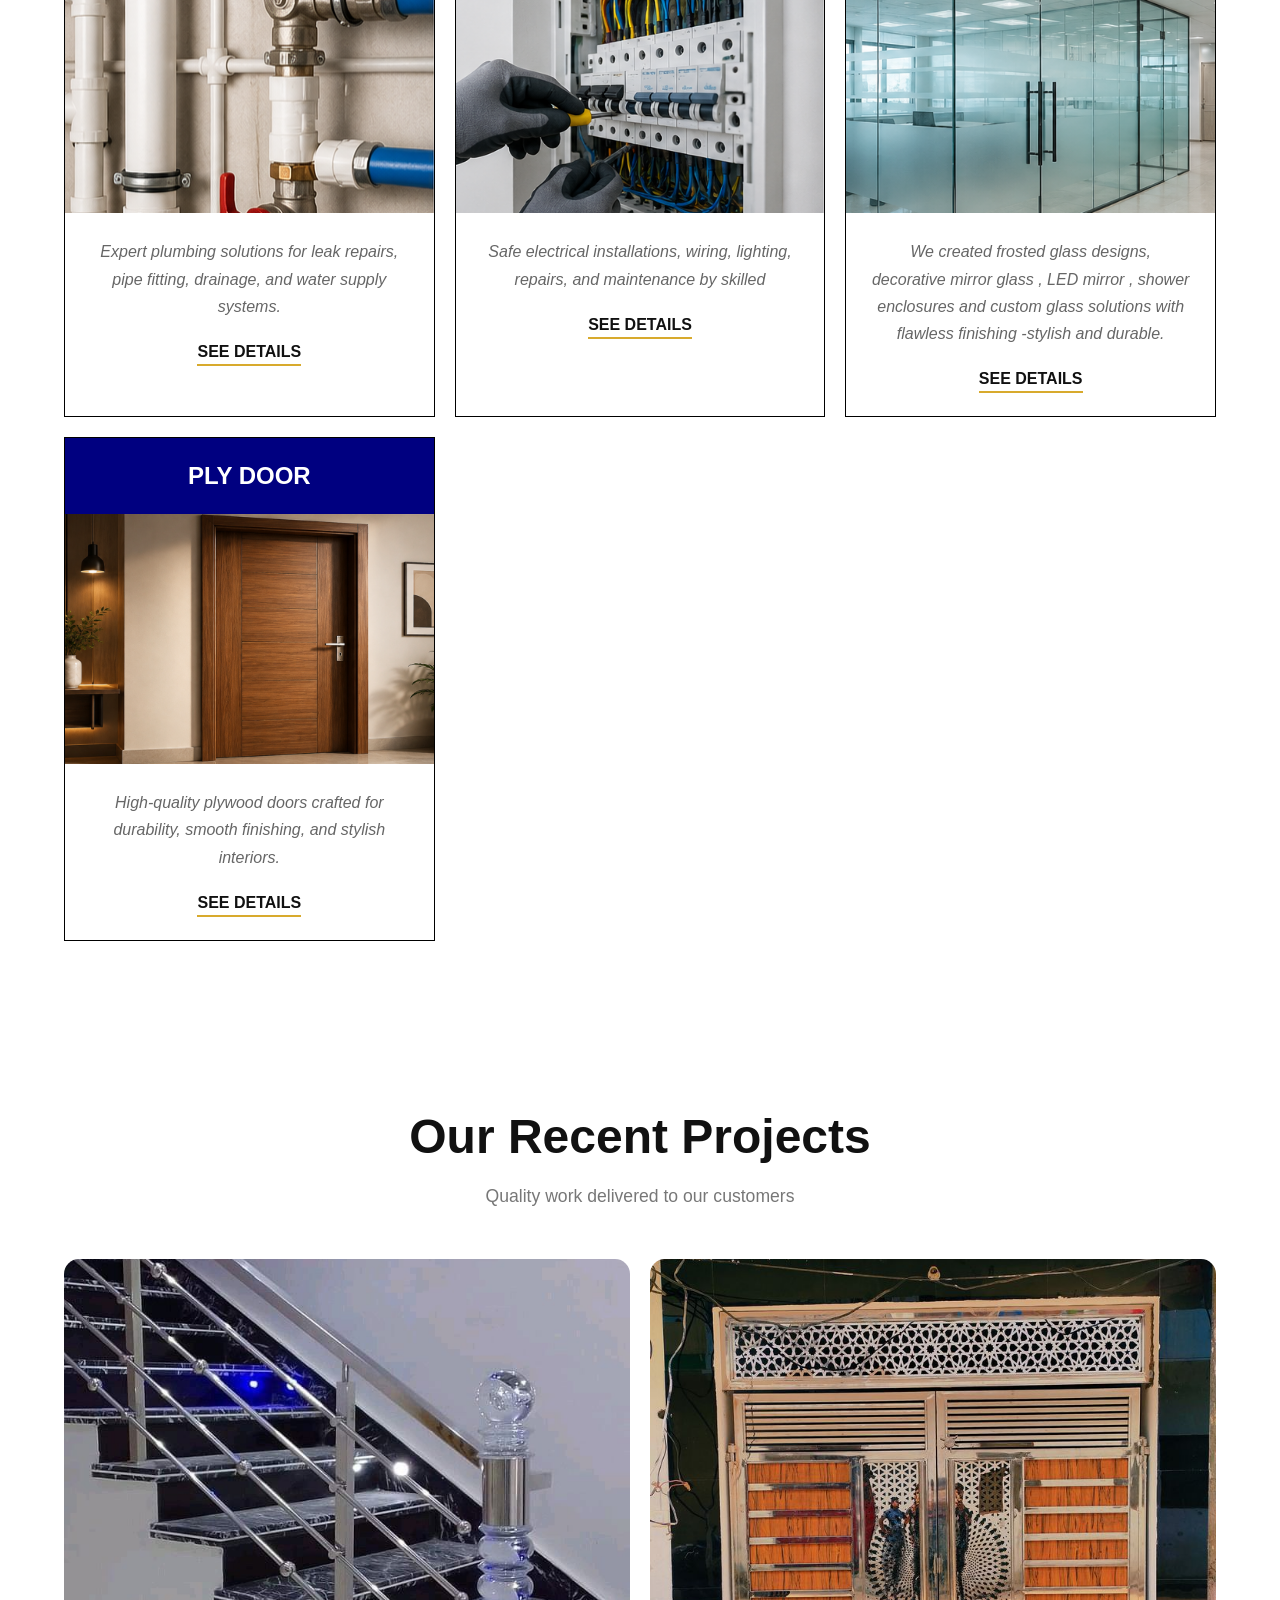
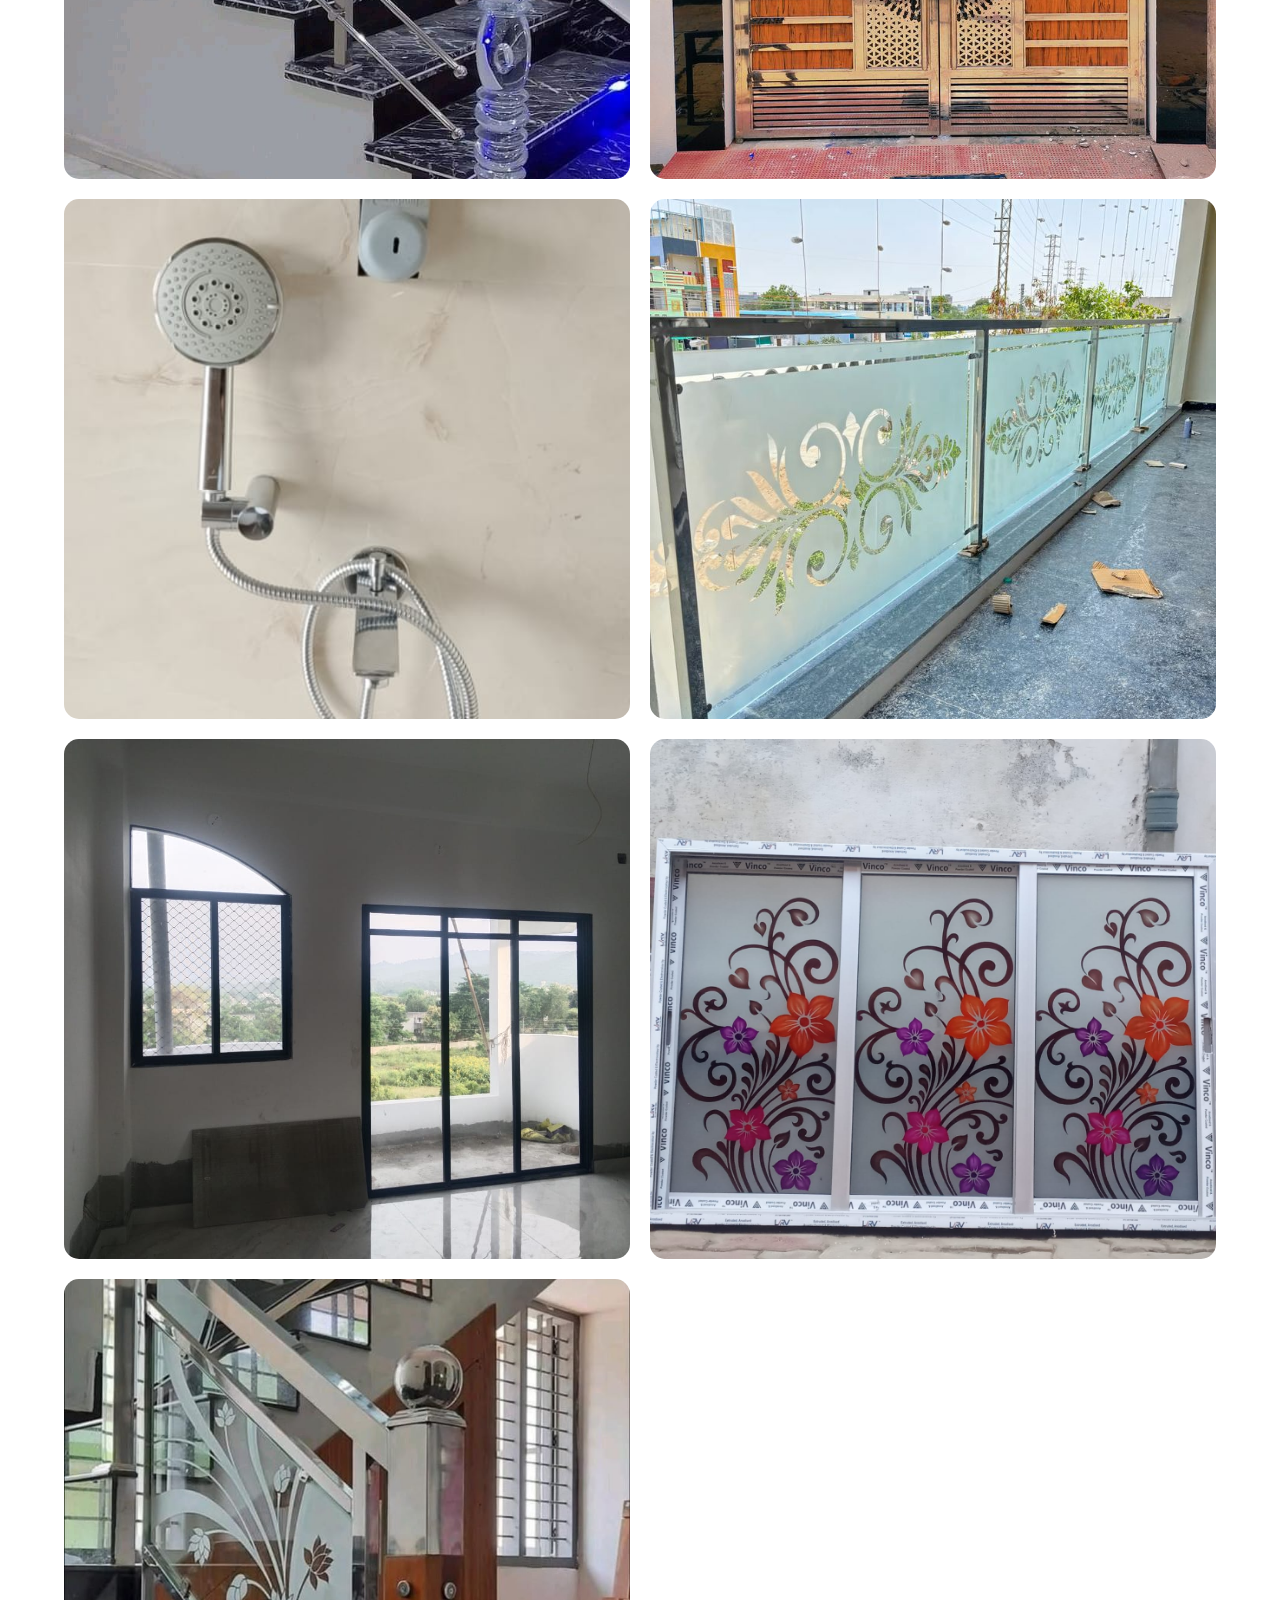
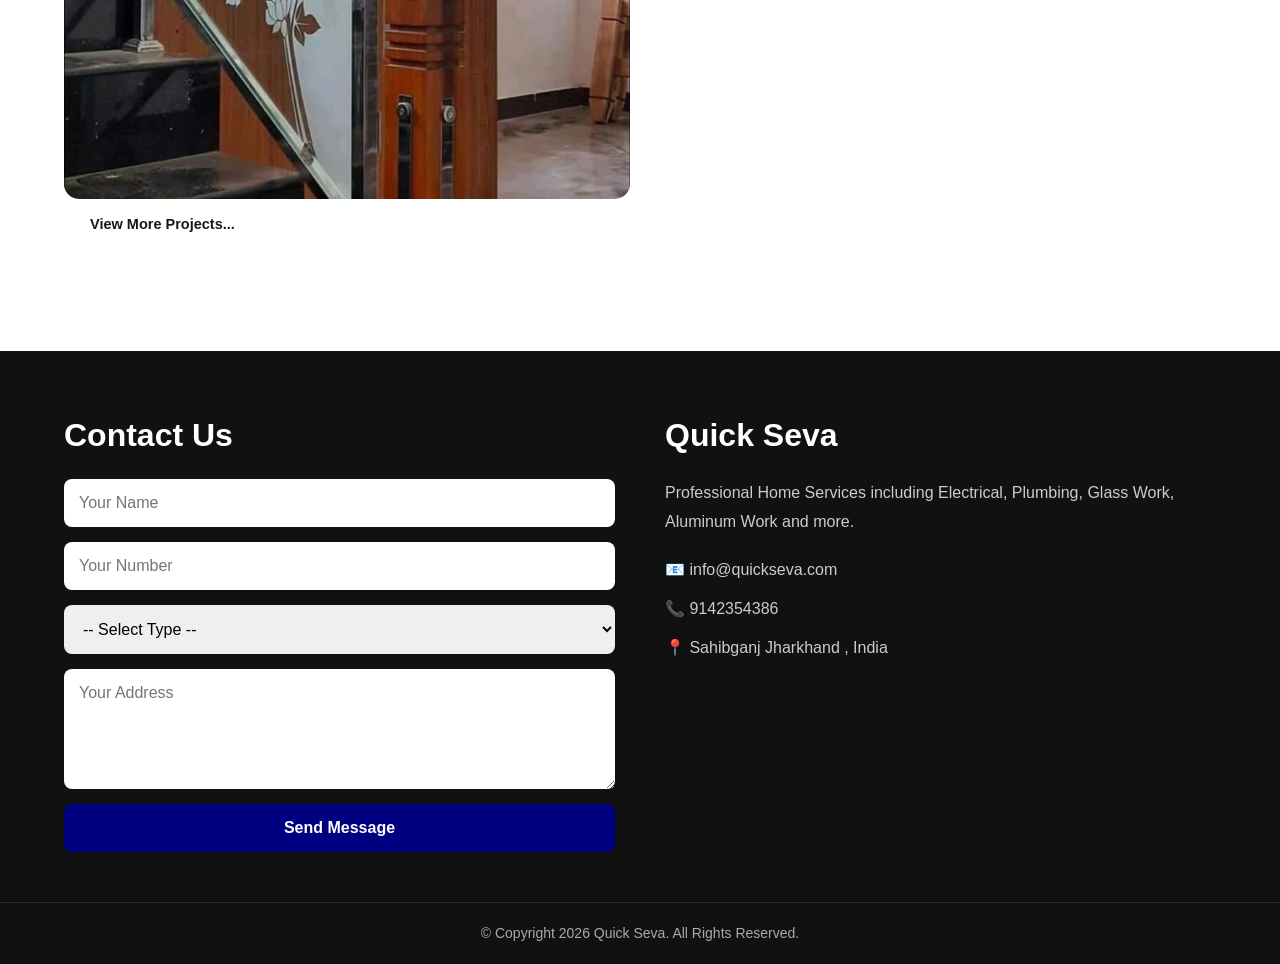
==== commit fa23b2e5: "Merge pull request #25 from aaishanahmad/main minor update" ====
--- a/index.html
+++ b/index.html
@@ -753,6 +753,9 @@
           <img src="./assets/gallery/7.jpg" alt="" />
         </div>
       </div>
+       <div class="projects-cta">
+          <a href="../gallery.html" class="btn btn-primary">View More Projects...</a>
+        </div>
     </section>
     <!--footer------------------------------------>
     <!--footer------------------------------------>
